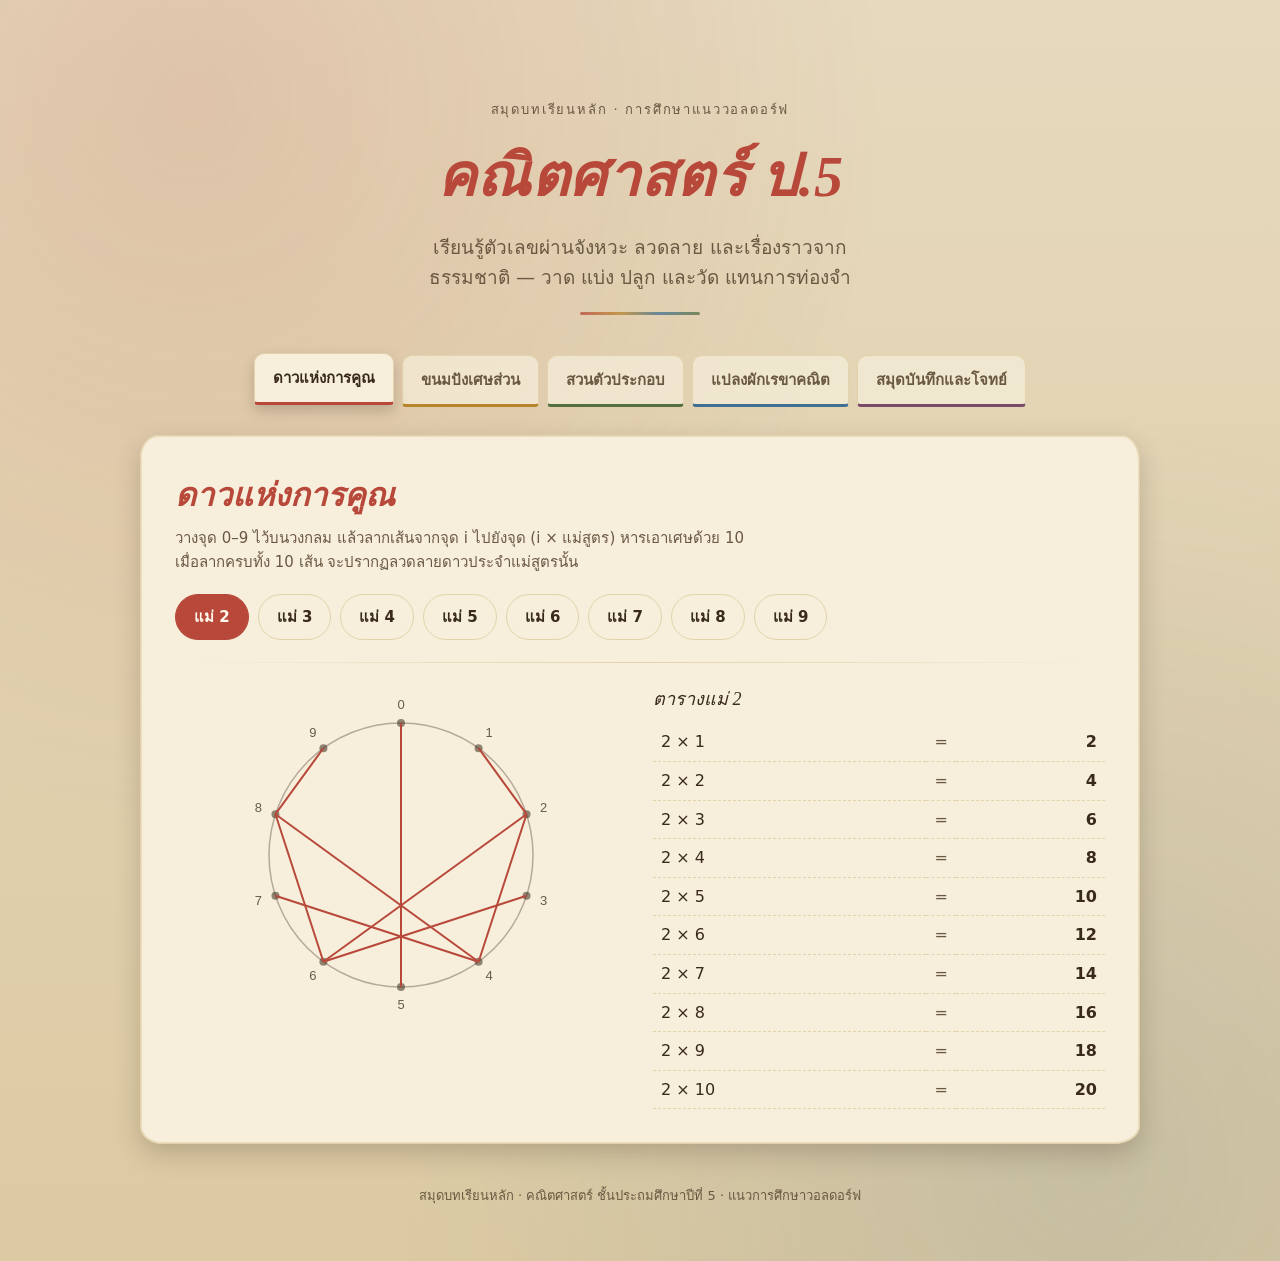
==== index.html @ f6a9712d "Add Waldorf-style Grade 5 math learning web app Co-Authored-By: Claude Fable 5 <noreply@anthropic.co" ====
<!DOCTYPE html>
<html lang="th">
<head>
<meta charset="UTF-8">
<meta name="viewport" content="width=device-width, initial-scale=1, viewport-fit=cover">
<meta name="theme-color" content="#e6d9bd" media="(prefers-color-scheme: light)">
<meta name="theme-color" content="#1c2a22" media="(prefers-color-scheme: dark)">
<meta name="apple-mobile-web-app-capable" content="yes">
<meta name="apple-mobile-web-app-status-bar-style" content="default">
<title>สมุดบทเรียนหลัก · คณิตศาสตร์ ป.5 แนววอลดอร์ฟ</title>
<style>
  :root{
    --bg: #e6d9bd;
    --bg-2: #dccaa2;
    --card: #f7efdc;
    --card-edge: #e3d3ab;
    --ink: #3a2a1c;
    --ink-soft: #6b5842;
    --red: #b8483a;
    --gold: #b9852a;
    --blue: #3f6f93;
    --leaf: #55703f;
    --plum: #7a4a68;
    --shadow: rgba(58,42,28,0.22);
    --font-display: Georgia, "Iowan Old Style", "Palatino Linotype", serif;
    --font-body: "Trebuchet MS", "Segoe UI", system-ui, sans-serif;
  }
  @media (prefers-color-scheme: dark){
    :root{
      --bg: #1c2a22;
      --bg-2: #16211a;
      --card: #24382c;
      --card-edge: #3a5443;
      --ink: #f1ead6;
      --ink-soft: #cdbfa0;
      --red: #e2967d;
      --gold: #f0c674;
      --blue: #93c6e4;
      --leaf: #a8c98a;
      --plum: #cf9fc0;
      --shadow: rgba(0,0,0,0.45);
    }
  }
  *{box-sizing:border-box; margin:0; padding:0;}
  button{font:inherit; -webkit-tap-highlight-color:transparent; touch-action:manipulation;}
  input, textarea{font:inherit;}
  body{
    margin:0;
    -webkit-text-size-adjust:100%;
  }
  .page{
    min-height:100vh;
    min-height:100dvh;
    background:
      radial-gradient(ellipse at 15% 8%, color-mix(in srgb, var(--red) 14%, transparent), transparent 45%),
      radial-gradient(ellipse at 85% 92%, color-mix(in srgb, var(--blue) 14%, transparent), transparent 45%),
      linear-gradient(180deg, var(--bg), var(--bg-2));
    color:var(--ink);
    font-family:var(--font-body);
    line-height:1.6;
    padding:clamp(16px,4vw,48px);
    padding-left:max(clamp(16px,4vw,48px), env(safe-area-inset-left));
    padding-right:max(clamp(16px,4vw,48px), env(safe-area-inset-right));
  }
  .wrap{max-width:1000px;margin:0 auto;}

  /* ---------- cover ---------- */
  .cover{
    text-align:center;
    padding:clamp(28px,6vw,52px) clamp(16px,4vw,32px) clamp(20px,4vw,32px);
    position:relative;
  }
  .cover .eyebrow{
    font-size:13px;
    letter-spacing:.14em;
    text-transform:uppercase;
    color:var(--ink-soft);
    margin:0 0 10px;
  }
  .cover h1{
    font-family:var(--font-display);
    font-style:italic;
    font-weight:700;
    font-size:clamp(34px,6vw,58px);
    margin:0 0 8px;
    text-wrap:balance;
    color:var(--red);
    letter-spacing:.01em;
  }
  .cover .sub{
    font-size:clamp(15px,2.2vw,19px);
    color:var(--ink-soft);
    max-width:44ch;
    margin:0 auto;
    text-wrap:balance;
  }
  .cover .rule{
    width:120px;height:3px;margin:20px auto 0;border-radius:3px;
    background:linear-gradient(90deg,var(--red),var(--gold),var(--blue),var(--leaf));
    opacity:.75;
  }

  /* ---------- nav ---------- */
  nav.tabs{
    display:flex;
    flex-wrap:wrap;
    gap:8px;
    justify-content:center;
    margin:8px 0 28px;
  }
  nav.tabs button{
    font-family:var(--font-body);
    font-size:15px;
    font-weight:700;
    color:var(--ink-soft);
    background:color-mix(in srgb, var(--card) 70%, transparent);
    border:1px solid var(--card-edge);
    border-bottom:3px solid var(--tab-accent, var(--gold));
    border-radius:10px 10px 4px 4px;
    padding:12px 18px;
    min-height:46px;
    cursor:pointer;
    transition:transform .15s ease, color .15s ease, background .15s ease;
  }
  nav.tabs button:hover{transform:translateY(-2px);}
  nav.tabs button:focus-visible{outline:2px solid var(--blue); outline-offset:2px;}
  nav.tabs button[aria-selected="true"]{
    color:var(--ink);
    background:var(--card);
    box-shadow:0 6px 14px var(--shadow);
    transform:translateY(-2px);
  }

  /* ---------- lesson card ---------- */
  section.lesson{display:none;}
  section.lesson.active{display:block; animation:settle .35s ease;}
  @media (prefers-reduced-motion: reduce){ section.lesson.active{animation:none;} }
  @keyframes settle{ from{opacity:0; transform:translateY(6px);} to{opacity:1; transform:none;} }

  .card{
    background:var(--card);
    border:1px solid var(--card-edge);
    border-radius:18px 18px 26px 22px / 22px 26px 18px 18px;
    box-shadow:0 10px 26px var(--shadow), inset 0 0 0 1px color-mix(in srgb, var(--card-edge) 60%, transparent);
    padding:clamp(18px,4vw,34px);
    margin-bottom:22px;
  }
  .card h2{
    font-family:var(--font-display);
    font-style:italic;
    font-size:clamp(24px,3.4vw,32px);
    margin:0 0 4px;
    color:var(--card-accent, var(--red));
    text-wrap:balance;
  }
  .card .lead{
    color:var(--ink-soft);
    margin:0 0 20px;
    max-width:62ch;
    font-size:15px;
  }
  .divider{
    border:none;height:1px;
    background:linear-gradient(90deg,transparent,var(--card-edge),transparent);
    margin:22px 0;
  }
  .two-col{display:grid; grid-template-columns:1fr 1fr; gap:26px;}
  @media (max-width:700px){ .two-col{grid-template-columns:1fr;} }

  label.field-label{
    display:block; font-size:12px; letter-spacing:.08em; text-transform:uppercase;
    color:var(--ink-soft); margin-bottom:8px; font-weight:700;
  }
  .stepper{display:flex; align-items:center; gap:12px;}
  .stepper button{
    width:44px;height:44px;border-radius:50%;
    border:1px solid var(--card-edge);
    background:color-mix(in srgb, var(--card) 60%, var(--bg));
    color:var(--ink);
    font-size:22px; font-weight:700; cursor:pointer; line-height:1;
  }
  .stepper button:hover{background:var(--gold); color:var(--card); border-color:var(--gold);}
  .stepper button:focus-visible{outline:2px solid var(--blue); outline-offset:2px;}
  .stepper .val{
    min-width:2.6ch; text-align:center; font-family:var(--font-display);
    font-size:24px; font-weight:700; font-variant-numeric:tabular-nums;
  }

  .pill-row{display:flex; flex-wrap:wrap; gap:9px;}
  .pill{
    border:1px solid var(--card-edge);
    background:transparent;
    color:var(--ink);
    border-radius:999px;
    padding:10px 18px;
    min-height:44px;
    font-family:var(--font-body);
    font-weight:700;
    font-size:15px;
    cursor:pointer;
    font-variant-numeric:tabular-nums;
    transition:transform .12s ease;
  }
  .pill:hover{transform:translateY(-2px);}
  .pill:focus-visible{outline:2px solid var(--blue); outline-offset:2px;}
  .pill[aria-pressed="true"]{
    background:var(--pill-color, var(--red));
    border-color:var(--pill-color, var(--red));
    color:#fff8ec;
  }

  /* ---------- star ---------- */
  .star-wrap{display:flex; flex-direction:column; align-items:center; gap:14px;}
  canvas#starCanvas{max-width:100%; height:auto; touch-action:manipulation;}
  table.times{
    width:100%; border-collapse:collapse; font-variant-numeric:tabular-nums;
  }
  table.times caption{
    text-align:left; font-family:var(--font-display); font-style:italic;
    font-size:18px; margin-bottom:10px; color:var(--ink);
  }
  table.times td{
    padding:6px 8px; border-bottom:1px dashed var(--card-edge); font-size:16px;
  }
  table.times td.eq{color:var(--ink-soft); text-align:center; width:1.4em;}
  table.times td.res{font-weight:700; text-align:right;}

  /* ---------- bread ---------- */
  .bread-block{text-align:center;}
  .bread-block h3{
    font-family:var(--font-display); font-weight:700; font-style:italic;
    font-size:19px; margin:0 0 10px; color:var(--ink);
  }
  .bread-block svg{touch-action:manipulation;}
  .bread-readout{
    margin-top:10px; font-size:15px; color:var(--ink-soft);
  }
  .bread-readout b{color:var(--ink); font-variant-numeric:tabular-nums;}
  .compare-result{
    margin-top:18px; text-align:center; font-family:var(--font-display); font-style:italic;
    font-size:19px; color:var(--card-accent, var(--red)); min-height:1.4em;
  }
  .btn{
    font-family:var(--font-body); font-weight:700; font-size:15px;
    border:1px solid var(--card-edge); background:var(--card-accent, var(--red));
    color:#fff8ec; border-radius:10px; padding:12px 20px; min-height:44px; cursor:pointer;
    display:inline-block;
  }
  .btn:hover{filter:brightness(1.08);}
  .btn:focus-visible{outline:2px solid var(--blue); outline-offset:2px;}
  .btn.ghost{
    background:transparent; color:var(--ink); border-color:var(--card-edge);
  }

  /* ---------- factor garden ---------- */
  .bed{
    background:color-mix(in srgb, var(--leaf) 10%, var(--card));
    border:1px dashed var(--card-edge);
    border-radius:14px;
    padding:16px;
    min-height:70px;
  }
  .bed h4{
    margin:0 0 10px; font-size:13px; letter-spacing:.06em; text-transform:uppercase;
    color:var(--ink-soft);
  }
  .seed-row{display:flex; flex-wrap:wrap; gap:8px;}
  .seed{
    width:34px;height:34px;border-radius:50%;
    display:flex;align-items:center;justify-content:center;
    background:color-mix(in srgb, var(--leaf) 22%, var(--card));
    border:1px solid var(--card-edge);
    font-size:13.5px; font-weight:700; font-variant-numeric:tabular-nums;
    color:var(--ink);
  }
  .seed.common{
    background:var(--gold); border-color:var(--gold); color:#3a2a1c;
  }
  .harvest-row{display:flex; gap:16px; flex-wrap:wrap; margin-top:18px;}
  .harvest{
    flex:1 1 200px;
    border-radius:14px; padding:16px 18px;
    background:color-mix(in srgb, var(--gold) 16%, var(--card));
    border:1px solid var(--card-edge);
  }
  .harvest .k{font-size:12px; letter-spacing:.06em; text-transform:uppercase; color:var(--ink-soft);}
  .harvest .v{font-family:var(--font-display); font-size:26px; font-weight:700; margin-top:4px; font-variant-numeric:tabular-nums;}

  /* ---------- geometry plot ---------- */
  input[type="range"]{
    width:100%; accent-color:var(--leaf);
    height:34px; touch-action:manipulation;
  }
  .plot-stage{
    display:flex; flex-direction:column; align-items:center; gap:16px;
    padding-top:6px;
  }
  .plot-fence{
    border:3px dashed var(--leaf);
    border-radius:6px;
    padding:6px;
    background:color-mix(in srgb, var(--leaf) 8%, transparent);
    max-width:100%;
    overflow-x:auto;
  }
  .plot-grid{display:grid; gap:2px;}
  .plot-cell{
    background:color-mix(in srgb, var(--leaf) 30%, var(--card));
    border-radius:2px;
  }
  .readout-row{display:flex; gap:14px; flex-wrap:wrap; justify-content:center;}
  .readout{
    background:color-mix(in srgb, var(--blue) 12%, var(--card));
    border:1px solid var(--card-edge);
    border-radius:12px; padding:10px 16px; text-align:center; min-width:150px;
  }
  .readout .k{font-size:11.5px; text-transform:uppercase; letter-spacing:.06em; color:var(--ink-soft);}
  .readout .v{font-family:var(--font-display); font-size:20px; font-weight:700; font-variant-numeric:tabular-nums;}

  /* ---------- journal ---------- */
  .problem{
    border-left:3px solid var(--card-accent, var(--plum));
    padding:4px 0 4px 16px;
    margin-bottom:20px;
  }
  .problem p{margin:0 0 10px;}
  .answer{
    display:none;
    background:color-mix(in srgb, var(--leaf) 14%, var(--card));
    border-radius:10px; padding:12px 14px; margin-top:10px; font-size:14.5px;
  }
  .answer.show{display:block;}
  textarea#journal{
    width:100%; min-height:160px; resize:vertical;
    font-family:var(--font-body); font-size:16px; color:var(--ink);
    background:
      repeating-linear-gradient(var(--card), var(--card) 27px, var(--card-edge) 28px);
    border:1px solid var(--card-edge); border-radius:10px; padding:14px;
    line-height:28px;
  }
  textarea#journal:focus-visible{outline:2px solid var(--blue);}

  footer{
    text-align:center; color:var(--ink-soft); font-size:13px; padding:20px 0 6px;
  }
</style>
</head>
<body>
<div class="page">
  <div class="wrap">

    <div class="cover">
      <p class="eyebrow">สมุดบทเรียนหลัก · การศึกษาแนววอลดอร์ฟ</p>
      <h1>คณิตศาสตร์ ป.5</h1>
      <p class="sub">เรียนรู้ตัวเลขผ่านจังหวะ ลวดลาย และเรื่องราวจากธรรมชาติ — วาด แบ่ง ปลูก และวัด แทนการท่องจำ</p>
      <div class="rule"></div>
    </div>

    <nav class="tabs" role="tablist" aria-label="บทเรียน">
      <button role="tab" data-target="star" style="--tab-accent:var(--red)" aria-selected="true">ดาวแห่งการคูณ</button>
      <button role="tab" data-target="bread" style="--tab-accent:var(--gold)" aria-selected="false">ขนมปังเศษส่วน</button>
      <button role="tab" data-target="garden" style="--tab-accent:var(--leaf)" aria-selected="false">สวนตัวประกอบ</button>
      <button role="tab" data-target="plot" style="--tab-accent:var(--blue)" aria-selected="false">แปลงผักเรขาคณิต</button>
      <button role="tab" data-target="journal" style="--tab-accent:var(--plum)" aria-selected="false">สมุดบันทึกและโจทย์</button>
    </nav>

    <!-- ================= STAR ================= -->
    <section class="lesson active" id="star">
      <div class="card" style="--card-accent:var(--red)">
        <h2>ดาวแห่งการคูณ</h2>
        <p class="lead">วางจุด 0–9 ไว้บนวงกลม แล้วลากเส้นจากจุด i ไปยังจุด (i × แม่สูตร) หารเอาเศษด้วย 10 เมื่อลากครบทั้ง 10 เส้น จะปรากฏลวดลายดาวประจำแม่สูตรนั้น</p>

        <div class="pill-row" id="starPicker" role="group" aria-label="เลือกแม่สูตรคูณ"></div>

        <div class="divider"></div>

        <div class="two-col">
          <div class="star-wrap">
            <canvas id="starCanvas" width="340" height="340" role="img" aria-label="ลวดลายดาวของแม่สูตรคูณที่เลือก"></canvas>
          </div>
          <div>
            <table class="times" id="timesTable">
              <caption>ตารางแม่ 2</caption>
            </table>
          </div>
        </div>
      </div>
    </section>

    <!-- ================= BREAD ================= -->
    <section class="lesson" id="bread">
      <div class="card" style="--card-accent:var(--gold)">
        <h2>ขนมปังเศษส่วน</h2>
        <p class="lead">แบ่งขนมปังกลมแต่ละก้อนออกเป็นชิ้นเท่า ๆ กัน แตะชิ้นที่ต้องการแรเงาเพื่อสร้างเศษส่วน แล้วลองเปรียบเทียบก้อนทั้งสอง</p>

        <div class="two-col">
          <div class="bread-block">
            <h3>ก้อนที่ 1</h3>
            <label class="field-label">จำนวนชิ้นทั้งหมด (ตัวส่วน)</label>
            <div class="stepper" style="justify-content:center; margin-bottom:14px;">
              <button data-bread="0" data-dir="-1" aria-label="ลดจำนวนชิ้นก้อนที่ 1">−</button>
              <span class="val" id="denVal0">6</span>
              <button data-bread="0" data-dir="1" aria-label="เพิ่มจำนวนชิ้นก้อนที่ 1">+</button>
            </div>
            <svg id="loaf0" width="220" height="220" viewBox="0 0 220 220" style="max-width:100%;"></svg>
            <p class="bread-readout" id="readout0"></p>
          </div>

          <div class="bread-block">
            <h3>ก้อนที่ 2</h3>
            <label class="field-label">จำนวนชิ้นทั้งหมด (ตัวส่วน)</label>
            <div class="stepper" style="justify-content:center; margin-bottom:14px;">
              <button data-bread="1" data-dir="-1" aria-label="ลดจำนวนชิ้นก้อนที่ 2">−</button>
              <span class="val" id="denVal1">4</span>
              <button data-bread="1" data-dir="1" aria-label="เพิ่มจำนวนชิ้นก้อนที่ 2">+</button>
            </div>
            <svg id="loaf1" width="220" height="220" viewBox="0 0 220 220" style="max-width:100%;"></svg>
            <p class="bread-readout" id="readout1"></p>
          </div>
        </div>

        <div style="text-align:center; margin-top:6px;">
          <button class="btn" id="compareBtn" style="--card-accent:var(--gold)">เปรียบเทียบขนมปังทั้งสอง</button>
          <p class="compare-result" id="compareResult" style="--card-accent:var(--gold)"></p>
        </div>
      </div>
    </section>

    <!-- ================= GARDEN ================= -->
    <section class="lesson" id="garden">
      <div class="card" style="--card-accent:var(--leaf)">
        <h2>สวนตัวประกอบ</h2>
        <p class="lead">ปลูกตัวเลขสองต้น เมล็ดแต่ละเมล็ดคือตัวประกอบของต้นนั้น เมล็ดสีทองคือตัวประกอบที่ทั้งสองต้นมีร่วมกัน</p>

        <div class="two-col">
          <div>
            <label class="field-label">ต้นที่ 1</label>
            <div class="stepper">
              <button data-garden="0" data-dir="-1" aria-label="ลดค่าต้นที่ 1">−</button>
              <span class="val" id="gVal0">12</span>
              <button data-garden="0" data-dir="1" aria-label="เพิ่มค่าต้นที่ 1">+</button>
            </div>
          </div>
          <div>
            <label class="field-label">ต้นที่ 2</label>
            <div class="stepper">
              <button data-garden="1" data-dir="-1" aria-label="ลดค่าต้นที่ 2">−</button>
              <span class="val" id="gVal1">18</span>
              <button data-garden="1" data-dir="1" aria-label="เพิ่มค่าต้นที่ 2">+</button>
            </div>
          </div>
        </div>

        <div class="divider"></div>

        <div style="display:flex; flex-direction:column; gap:12px;">
          <div class="bed"><h4 id="bedTitle0">ตัวประกอบของ 12</h4><div class="seed-row" id="bedRow0"></div></div>
          <div class="bed"><h4 id="bedTitle1">ตัวประกอบของ 18</h4><div class="seed-row" id="bedRow1"></div></div>
          <div class="bed"><h4>ตัวประกอบร่วม</h4><div class="seed-row" id="bedCommon"></div></div>
        </div>

        <div class="harvest-row">
          <div class="harvest"><div class="k">ตัวหารร่วมมาก (ห.ร.ม.)</div><div class="v" id="gcfVal">6</div></div>
          <div class="harvest"><div class="k">ตัวคูณร่วมน้อย (ค.ร.น.)</div><div class="v" id="lcmVal">36</div></div>
        </div>
      </div>
    </section>

    <!-- ================= PLOT ================= -->
    <section class="lesson" id="plot">
      <div class="card" style="--card-accent:var(--blue)">
        <h2>แปลงผักเรขาคณิต</h2>
        <p class="lead">ปรับความกว้างและความยาวของแปลงผัก สังเกตว่าพื้นที่และรั้วรอบแปลงเปลี่ยนไปอย่างไร</p>

        <div class="two-col">
          <div>
            <label class="field-label" for="widthRange">ความกว้าง: <span id="wVal">6</span> เมตร</label>
            <input type="range" id="widthRange" min="1" max="12" value="6">
          </div>
          <div>
            <label class="field-label" for="heightRange">ความยาว: <span id="hVal">4</span> เมตร</label>
            <input type="range" id="heightRange" min="1" max="12" value="4">
          </div>
        </div>

        <div class="divider"></div>

        <div class="plot-stage">
          <div class="plot-fence"><div class="plot-grid" id="plotGrid"></div></div>
          <div class="readout-row">
            <div class="readout"><div class="k">พื้นที่ = กว้าง × ยาว</div><div class="v" id="areaVal">24 ตร.ม.</div></div>
            <div class="readout"><div class="k">เส้นรอบรูป = 2 × (กว้าง + ยาว)</div><div class="v" id="periVal">20 ม.</div></div>
          </div>
        </div>

        <div class="divider"></div>

        <div class="problem" style="--card-accent:var(--blue)">
          <p><b>โจทย์:</b> ถ้าแม่ต้องการล้อมรั้วรอบแปลงผักนี้ให้ครบทุกด้าน ต้องใช้ไม้รั้วยาวกี่เมตร?</p>
          <button class="btn ghost" id="plotRevealBtn">ดูคำตอบ</button>
          <div class="answer" id="plotAnswer"></div>
        </div>
      </div>
    </section>

    <!-- ================= JOURNAL ================= -->
    <section class="lesson" id="journal-section">
      <div class="card" style="--card-accent:var(--plum)">
        <h2>โจทย์ปัญหาจากสวนและท้องนา</h2>
        <p class="lead">อ่านโจทย์ ลองคิดหาคำตอบด้วยตัวเองก่อน แล้วค่อยกดดูเฉลย</p>

        <div class="problem" style="--card-accent:var(--plum)">
          <p><b>1.</b> สวนแอปเปิลมีต้นไม้ 24 ต้น เก็บผลไปขายแล้ว 3/4 ของต้นไม้ทั้งหมด เหลือกี่ต้นที่ยังไม่ได้เก็บผล?</p>
          <button class="btn ghost" data-reveal="a1">ดูเฉลย</button>
          <div class="answer" id="a1">24 ต้น × 3/4 = 18 ต้น เก็บไปแล้ว ดังนั้นเหลือ 24 − 18 = <b>6 ต้น</b> ที่ยังไม่ได้เก็บ</div>
        </div>

        <div class="problem" style="--card-accent:var(--plum)">
          <p><b>2.</b> ระฆังวัดตีทุก 12 นาที และนกหวีดโรงเรียนดังทุก 18 นาที ถ้าทั้งสองดังพร้อมกันตอน 8:00 น. ครั้งต่อไปที่จะดังพร้อมกันคือกี่โมง?</p>
          <button class="btn ghost" data-reveal="a2">ดูเฉลย</button>
          <div class="answer" id="a2">หา ค.ร.น. ของ 12 และ 18 → ตัวคูณร่วมน้อยคือ 36 นาที ดังนั้นครั้งต่อไปคือ 8:00 + 36 นาที = <b>8:36 น.</b></div>
        </div>

        <div class="problem" style="--card-accent:var(--plum)">
          <p><b>3.</b> แปลงนากว้าง 4.5 เมตร ยาว 6 เมตร ต้องใช้เมล็ดพันธุ์ 2 กรัมต่อตารางเมตร ต้องใช้เมล็ดพันธุ์ทั้งหมดกี่กรัม?</p>
          <button class="btn ghost" data-reveal="a3">ดูเฉลย</button>
          <div class="answer" id="a3">พื้นที่ = 4.5 × 6 = 27 ตารางเมตร ใช้เมล็ดพันธุ์ = 27 × 2 = <b>54 กรัม</b></div>
        </div>

        <div class="divider"></div>

        <label class="field-label" for="journal">บันทึกของฉัน — สิ่งที่เรียนรู้วันนี้</label>
        <textarea id="journal" placeholder="เขียนสิ่งที่เรียนรู้วันนี้ หรือบรรยายภาพที่นึกออกในใจ..."></textarea>
      </div>
    </section>

    <footer>สมุดบทเรียนหลัก · คณิตศาสตร์ ชั้นประถมศึกษาปีที่ 5 · แนวการศึกษาวอลดอร์ฟ</footer>
  </div>
</div>

<script>
(function(){
  "use strict";
  var reduceMotion = window.matchMedia("(prefers-reduced-motion: reduce)").matches;

  /* ---------------- shared helpers ---------------- */
  function gcd(a,b){ a=Math.abs(a); b=Math.abs(b); while(b){ var t=b; b=a%b; a=t; } return a || 1; }
  function lcm(a,b){ return Math.abs(a*b)/gcd(a,b); }
  function factorsOf(n){
    var out=[];
    for(var i=1;i<=n;i++){ if(n%i===0) out.push(i); }
    return out;
  }

  /* ---------------- tabs ---------------- */
  var tabButtons = document.querySelectorAll("nav.tabs button");
  var sections = document.querySelectorAll("section.lesson");
  var sectionMap = { star:"star", bread:"bread", garden:"garden", plot:"plot", journal:"journal-section" };
  tabButtons.forEach(function(btn){
    btn.addEventListener("click", function(){
      tabButtons.forEach(function(b){ b.setAttribute("aria-selected","false"); });
      sections.forEach(function(s){ s.classList.remove("active"); });
      btn.setAttribute("aria-selected","true");
      document.getElementById(sectionMap[btn.dataset.target]).classList.add("active");
    });
  });

  /* ================= STAR ================= */
  var accentColors = ["#b8483a","#b9852a","#3f6f93","#55703f","#7a4a68","#a05a2c","#4a6a7a","#8a5a3a"];
  var starPicker = document.getElementById("starPicker");
  var currentN = 2;
  for(var n=2;n<=9;n++){
    (function(n){
      var b = document.createElement("button");
      b.className = "pill";
      b.textContent = "แม่ " + n;
      b.style.setProperty("--pill-color", accentColors[(n-2)%accentColors.length]);
      b.setAttribute("aria-pressed", n===2 ? "true":"false");
      b.addEventListener("click", function(){
        document.querySelectorAll("#starPicker .pill").forEach(function(p){ p.setAttribute("aria-pressed","false"); });
        b.setAttribute("aria-pressed","true");
        currentN = n;
        drawStar(n);
        fillTimesTable(n);
      });
      starPicker.appendChild(b);
    })(n);
  }

  var canvas = document.getElementById("starCanvas");
  var ctx = canvas.getContext("2d");
  /* render at 2x for crisp lines on retina iPad screens */
  var DPR = Math.min(window.devicePixelRatio || 1, 2);
  canvas.width = 340 * DPR;
  canvas.height = 340 * DPR;
  canvas.style.width = "340px";
  canvas.style.height = "340px";
  ctx.scale(DPR, DPR);

  var inkStroke = "rgba(58,42,28,";
  if(window.matchMedia("(prefers-color-scheme: dark)").matches){
    inkStroke = "rgba(241,234,214,";
  }

  var cx=170, cy=170, R=132;
  function pointPos(i){
    var angle = (-90 + i*36) * Math.PI/180;
    return { x: cx + R*Math.cos(angle), y: cy + R*Math.sin(angle) };
  }
  function drawBase(){
    ctx.clearRect(0,0,340,340);
    ctx.beginPath();
    ctx.arc(cx,cy,R,0,Math.PI*2);
    ctx.strokeStyle = inkStroke + "0.35)";
    ctx.lineWidth = 1.5;
    ctx.stroke();
    for(var i=0;i<10;i++){
      var p = pointPos(i);
      ctx.beginPath();
      ctx.arc(p.x,p.y,4,0,Math.PI*2);
      ctx.fillStyle = inkStroke + "0.55)";
      ctx.fill();
      var lp = { x: cx + (R+18)*Math.cos((-90+i*36)*Math.PI/180), y: cy + (R+18)*Math.sin((-90+i*36)*Math.PI/180) };
      ctx.fillStyle = inkStroke + "0.75)";
      ctx.font = "13px Trebuchet MS, sans-serif";
      ctx.textAlign = "center";
      ctx.textBaseline = "middle";
      ctx.fillText(String(i), lp.x, lp.y);
    }
  }
  var starTimer = null;
  function drawStar(n){
    if(starTimer) clearTimeout(starTimer);
    var color = accentColors[(n-2)%accentColors.length];
    var seq = [];
    for(var i=0;i<10;i++) seq.push([i, (i*n)%10]);
    var step = 0;
    function frame(){
      drawBase();
      ctx.strokeStyle = color;
      ctx.lineWidth = 2;
      for(var k=0;k<step;k++){
        var a = pointPos(seq[k][0]), b = pointPos(seq[k][1]);
        ctx.beginPath();
        ctx.moveTo(a.x,a.y);
        ctx.lineTo(b.x,b.y);
        ctx.stroke();
      }
      step++;
      if(step<=seq.length){
        starTimer = setTimeout(frame, reduceMotion ? 0 : 130);
      }
    }
    frame();
  }
  function fillTimesTable(n){
    var table = document.getElementById("timesTable");
    var rows = "";
    for(var i=1;i<=10;i++){
      rows += "<tr><td>"+n+" × "+i+"</td><td class='eq'>=</td><td class='res'>"+(n*i)+"</td></tr>";
    }
    table.innerHTML = "<caption>ตารางแม่ " + n + "</caption>" + rows;
  }
  drawStar(2);
  fillTimesTable(2);

  /* ================= BREAD ================= */
  var breadState = [
    { den: 6, shaded: [true,true,false,false,false,false] },
    { den: 4, shaded: [true,false,false,false] }
  ];

  function polar(cx,cy,r,angleDeg){
    var a = (angleDeg-90) * Math.PI/180;
    return { x: cx + r*Math.cos(a), y: cy + r*Math.sin(a) };
  }
  function renderLoaf(idx){
    var st = breadState[idx];
    var svg = document.getElementById("loaf"+idx);
    var lcx=110, lcy=110, r=95;
    var slices = "";
    var per = 360/st.den;
    for(var i=0;i<st.den;i++){
      var startA = i*per, endA = (i+1)*per;
      var p1 = polar(lcx,lcy,r,startA), p2 = polar(lcx,lcy,r,endA);
      var largeArc = per > 180 ? 1 : 0;
      var d = "M "+lcx+" "+lcy+" L "+p1.x.toFixed(2)+" "+p1.y.toFixed(2)+" A "+r+" "+r+" 0 "+largeArc+" 1 "+p2.x.toFixed(2)+" "+p2.y.toFixed(2)+" Z";
      var fill = st.shaded[i] ? "var(--gold)" : "var(--card)";
      slices += "<path d='"+d+"' fill='"+fill+"' stroke='var(--ink-soft)' stroke-width='1' data-slice='"+i+"' data-loaf='"+idx+"' style='cursor:pointer;'></path>";
    }
    svg.innerHTML = slices;
    svg.querySelectorAll("path").forEach(function(path){
      path.addEventListener("click", function(){
        var b = +path.dataset.loaf, s = +path.dataset.slice;
        breadState[b].shaded[s] = !breadState[b].shaded[s];
        renderLoaf(b);
        updateReadout(b);
      });
    });
  }
  function simplify(num, den){
    var g = gcd(num, den);
    return [num/g, den/g];
  }
  function updateReadout(idx){
    var st = breadState[idx];
    var num = st.shaded.filter(Boolean).length;
    var den = st.den;
    var simp = simplify(num||0, den);
    var decimal = den ? (num/den) : 0;
    var text = "<b>"+num+"/"+den+"</b>";
    if(num>0 && (simp[0]!==num || simp[1]!==den)){
      text += "  =  <b>"+simp[0]+"/"+simp[1]+"</b>";
    }
    text += "   ≈ <b>"+decimal.toFixed(2)+"</b>";
    document.getElementById("readout"+idx).innerHTML = text;
  }
  document.querySelectorAll("button[data-bread]").forEach(function(btn){
    btn.addEventListener("click", function(){
      var idx = +btn.dataset.bread, dir = +btn.dataset.dir;
      var st = breadState[idx];
      var newDen = Math.min(12, Math.max(2, st.den + dir));
      if(newDen !== st.den){
        st.den = newDen;
        st.shaded = new Array(newDen).fill(false);
        document.getElementById("denVal"+idx).textContent = newDen;
        renderLoaf(idx);
        updateReadout(idx);
        document.getElementById("compareResult").textContent = "";
      }
    });
  });
  document.getElementById("compareBtn").addEventListener("click", function(){
    var a = breadState[0], b = breadState[1];
    var numA = a.shaded.filter(Boolean).length, numB = b.shaded.filter(Boolean).length;
    var left = numA * b.den, right = numB * a.den;
    var msg;
    if(left === right){
      msg = numA+"/"+a.den+" เท่ากับ "+numB+"/"+b.den+" — ขนมปังสองก้อนเท่ากันพอดี!";
    } else if(left > right){
      msg = numA+"/"+a.den+" มากกว่า "+numB+"/"+b.den+" — ก้อนที่ 1 มีชิ้นที่แรเงามากกว่า";
    } else {
      msg = numB+"/"+b.den+" มากกว่า "+numA+"/"+a.den+" — ก้อนที่ 2 มีชิ้นที่แรเงามากกว่า";
    }
    document.getElementById("compareResult").textContent = msg;
  });
  renderLoaf(0); renderLoaf(1);
  updateReadout(0); updateReadout(1);

  /* ================= GARDEN ================= */
  var gardenState = [12, 18];
  function renderGarden(){
    var a = gardenState[0], b = gardenState[1];
    var fa = factorsOf(a), fb = factorsOf(b);
    var common = fa.filter(function(x){ return fb.indexOf(x) !== -1; });

    document.getElementById("bedTitle0").textContent = "ตัวประกอบของ " + a;
    document.getElementById("bedTitle1").textContent = "ตัวประกอบของ " + b;
    document.getElementById("bedRow0").innerHTML = fa.map(function(x){
      return "<span class='seed"+(common.indexOf(x)!==-1?" common":"")+"'>"+x+"</span>";
    }).join("");
    document.getElementById("bedRow1").innerHTML = fb.map(function(x){
      return "<span class='seed"+(common.indexOf(x)!==-1?" common":"")+"'>"+x+"</span>";
    }).join("");
    document.getElementById("bedCommon").innerHTML = common.map(function(x){
      return "<span class='seed common'>"+x+"</span>";
    }).join("");

    document.getElementById("gcfVal").textContent = gcd(a,b);
    document.getElementById("lcmVal").textContent = lcm(a,b);
  }
  document.querySelectorAll("button[data-garden]").forEach(function(btn){
    btn.addEventListener("click", function(){
      var idx = +btn.dataset.garden, dir = +btn.dataset.dir;
      var v = Math.min(100, Math.max(1, gardenState[idx] + dir));
      gardenState[idx] = v;
      document.getElementById("gVal"+idx).textContent = v;
      renderGarden();
    });
  });
  renderGarden();

  /* ================= PLOT ================= */
  var widthRange = document.getElementById("widthRange");
  var heightRange = document.getElementById("heightRange");
  function renderPlot(){
    var w = +widthRange.value, h = +heightRange.value;
    document.getElementById("wVal").textContent = w;
    document.getElementById("hVal").textContent = h;
    var avail = Math.min(document.querySelector(".card").clientWidth - 80, 340);
    var cell = Math.max(12, Math.min(30, Math.floor(avail/Math.max(w,h))));
    var grid = document.getElementById("plotGrid");
    grid.style.gridTemplateColumns = "repeat("+w+", "+cell+"px)";
    grid.style.gridTemplateRows = "repeat("+h+", "+cell+"px)";
    var cells = "";
    for(var i=0;i<w*h;i++){ cells += "<div class='plot-cell'></div>"; }
    grid.innerHTML = cells;
    document.getElementById("areaVal").textContent = (w*h) + " ตร.ม.";
    var peri = 2*(w+h);
    document.getElementById("periVal").textContent = peri + " ม.";
    document.getElementById("plotAnswer").innerHTML = "เส้นรอบรูป = 2 × ("+w+" + "+h+") = <b>"+peri+" เมตร</b> ต้องใช้ไม้รั้วยาว "+peri+" เมตร";
  }
  widthRange.addEventListener("input", renderPlot);
  heightRange.addEventListener("input", renderPlot);
  renderPlot();
  window.addEventListener("resize", renderPlot);
  document.getElementById("plotRevealBtn").addEventListener("click", function(){
    var ans = document.getElementById("plotAnswer");
    ans.classList.toggle("show");
    this.textContent = ans.classList.contains("show") ? "ซ่อนคำตอบ" : "ดูคำตอบ";
  });

  /* ================= JOURNAL / PROBLEMS ================= */
  document.querySelectorAll("[data-reveal]").forEach(function(btn){
    btn.addEventListener("click", function(){
      var ans = document.getElementById(btn.dataset.reveal);
      ans.classList.toggle("show");
      btn.textContent = ans.classList.contains("show") ? "ซ่อนเฉลย" : "ดูเฉลย";
    });
  });

  var journalEl = document.getElementById("journal");
  try{
    var saved = localStorage.getItem("waldorf-math-journal-p5");
    if(saved) journalEl.value = saved;
  }catch(e){}
  journalEl.addEventListener("input", function(){
    try{ localStorage.setItem("waldorf-math-journal-p5", journalEl.value); }catch(e){}
  });

})();
</script>
</body>
</html>
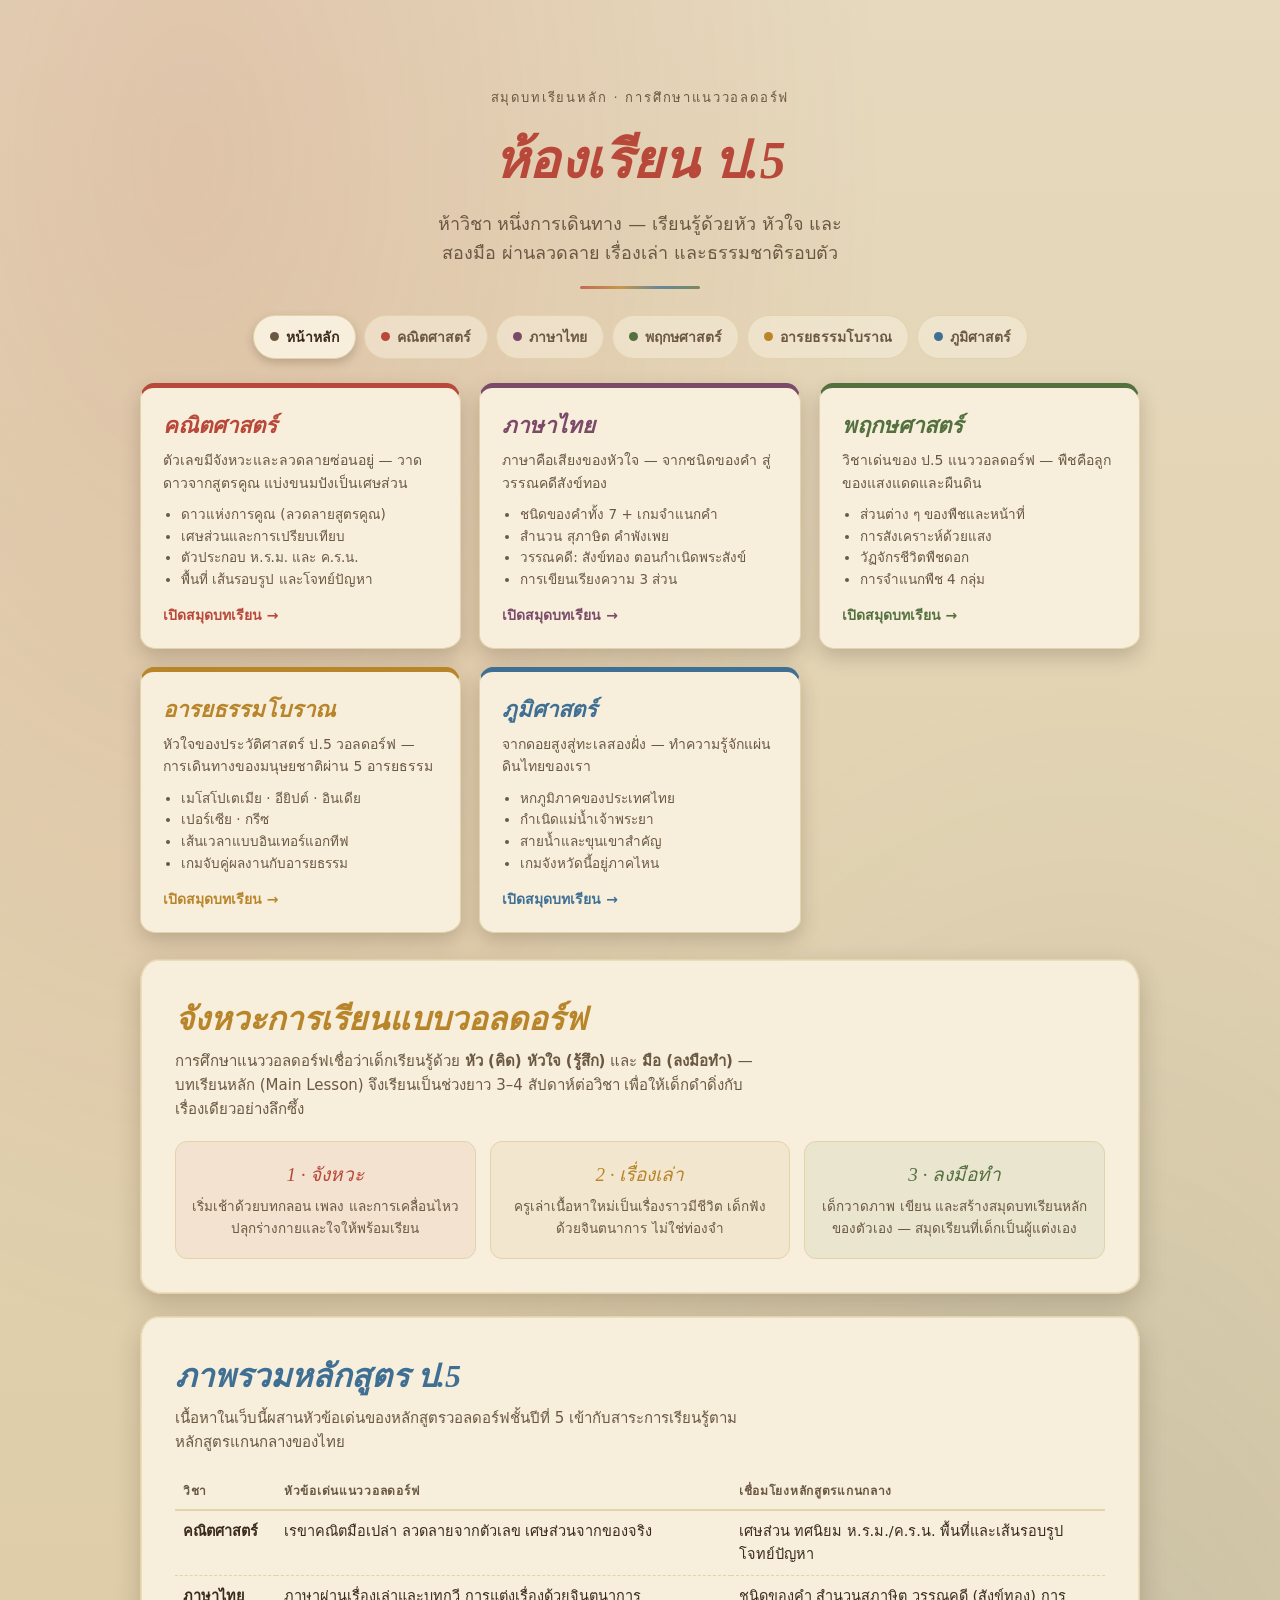
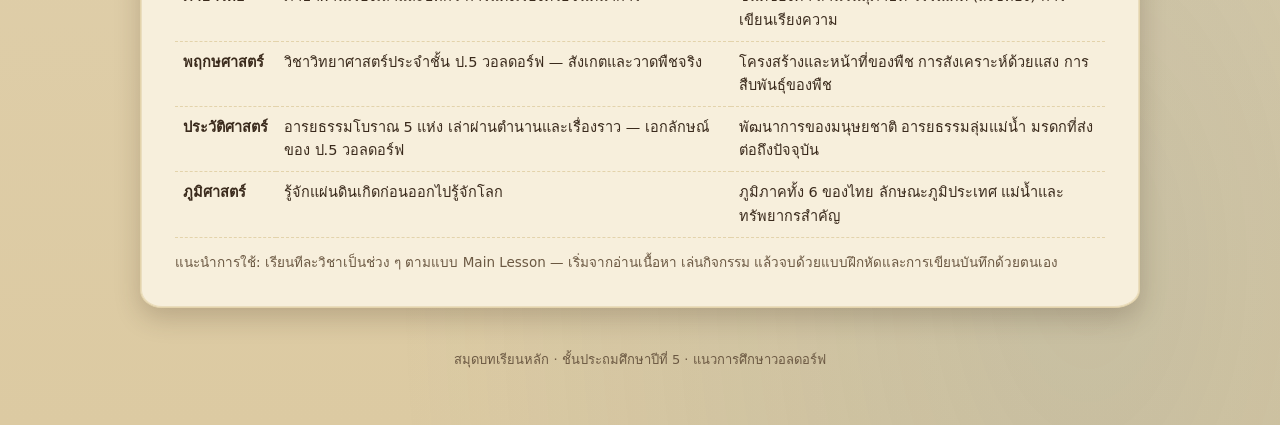
==== commit 0e9545f2: "Expand into full Grade 5 Waldorf classroom with five subjects Index becomes a hub with curriculum ov" ====
--- a/index.html
+++ b/index.html
@@ -5,830 +5,170 @@
 <meta name="viewport" content="width=device-width, initial-scale=1, viewport-fit=cover">
 <meta name="theme-color" content="#e6d9bd" media="(prefers-color-scheme: light)">
 <meta name="theme-color" content="#1c2a22" media="(prefers-color-scheme: dark)">
-<meta name="apple-mobile-web-app-capable" content="yes">
-<meta name="apple-mobile-web-app-status-bar-style" content="default">
-<title>สมุดบทเรียนหลัก · คณิตศาสตร์ ป.5 แนววอลดอร์ฟ</title>
+<title>สมุดบทเรียนหลัก ป.5 · การศึกษาแนววอลดอร์ฟ</title>
+<link rel="stylesheet" href="assets/style.css">
 <style>
-  :root{
-    --bg: #e6d9bd;
-    --bg-2: #dccaa2;
-    --card: #f7efdc;
-    --card-edge: #e3d3ab;
-    --ink: #3a2a1c;
-    --ink-soft: #6b5842;
-    --red: #b8483a;
-    --gold: #b9852a;
-    --blue: #3f6f93;
-    --leaf: #55703f;
-    --plum: #7a4a68;
-    --shadow: rgba(58,42,28,0.22);
-    --font-display: Georgia, "Iowan Old Style", "Palatino Linotype", serif;
-    --font-body: "Trebuchet MS", "Segoe UI", system-ui, sans-serif;
+  .rhythm-row{
+    display:grid; grid-template-columns:repeat(auto-fit, minmax(220px, 1fr));
+    gap:14px;
   }
-  @media (prefers-color-scheme: dark){
-    :root{
-      --bg: #1c2a22;
-      --bg-2: #16211a;
-      --card: #24382c;
-      --card-edge: #3a5443;
-      --ink: #f1ead6;
-      --ink-soft: #cdbfa0;
-      --red: #e2967d;
-      --gold: #f0c674;
-      --blue: #93c6e4;
-      --leaf: #a8c98a;
-      --plum: #cf9fc0;
-      --shadow: rgba(0,0,0,0.45);
-    }
+  .rhythm{
+    text-align:center;
+    border:1px solid var(--card-edge);
+    border-radius:12px;
+    padding:18px 16px;
+    background:color-mix(in srgb, var(--r, var(--gold)) 8%, var(--card));
   }
-  *{box-sizing:border-box; margin:0; padding:0;}
-  button{font:inherit; -webkit-tap-highlight-color:transparent; touch-action:manipulation;}
-  input, textarea{font:inherit;}
-  body{
-    margin:0;
-    -webkit-text-size-adjust:100%;
+  .rhythm .r-step{
+    font-family:var(--font-display); font-style:italic; font-size:19px;
+    color:var(--r, var(--gold)); margin-bottom:6px;
   }
-  .page{
-    min-height:100vh;
-    min-height:100dvh;
-    background:
-      radial-gradient(ellipse at 15% 8%, color-mix(in srgb, var(--red) 14%, transparent), transparent 45%),
-      radial-gradient(ellipse at 85% 92%, color-mix(in srgb, var(--blue) 14%, transparent), transparent 45%),
-      linear-gradient(180deg, var(--bg), var(--bg-2));
-    color:var(--ink);
-    font-family:var(--font-body);
-    line-height:1.6;
-    padding:clamp(16px,4vw,48px);
-    padding-left:max(clamp(16px,4vw,48px), env(safe-area-inset-left));
-    padding-right:max(clamp(16px,4vw,48px), env(safe-area-inset-right));
-  }
-  .wrap{max-width:1000px;margin:0 auto;}
-
-  /* ---------- cover ---------- */
-  .cover{
-    text-align:center;
-    padding:clamp(28px,6vw,52px) clamp(16px,4vw,32px) clamp(20px,4vw,32px);
-    position:relative;
-  }
-  .cover .eyebrow{
-    font-size:13px;
-    letter-spacing:.14em;
-    text-transform:uppercase;
-    color:var(--ink-soft);
-    margin:0 0 10px;
-  }
-  .cover h1{
-    font-family:var(--font-display);
-    font-style:italic;
-    font-weight:700;
-    font-size:clamp(34px,6vw,58px);
-    margin:0 0 8px;
-    text-wrap:balance;
-    color:var(--red);
-    letter-spacing:.01em;
-  }
-  .cover .sub{
-    font-size:clamp(15px,2.2vw,19px);
-    color:var(--ink-soft);
-    max-width:44ch;
-    margin:0 auto;
-    text-wrap:balance;
-  }
-  .cover .rule{
-    width:120px;height:3px;margin:20px auto 0;border-radius:3px;
-    background:linear-gradient(90deg,var(--red),var(--gold),var(--blue),var(--leaf));
-    opacity:.75;
-  }
-
-  /* ---------- nav ---------- */
-  nav.tabs{
-    display:flex;
-    flex-wrap:wrap;
-    gap:8px;
-    justify-content:center;
-    margin:8px 0 28px;
-  }
-  nav.tabs button{
-    font-family:var(--font-body);
-    font-size:15px;
-    font-weight:700;
-    color:var(--ink-soft);
-    background:color-mix(in srgb, var(--card) 70%, transparent);
-    border:1px solid var(--card-edge);
-    border-bottom:3px solid var(--tab-accent, var(--gold));
-    border-radius:10px 10px 4px 4px;
-    padding:12px 18px;
-    min-height:46px;
-    cursor:pointer;
-    transition:transform .15s ease, color .15s ease, background .15s ease;
-  }
-  nav.tabs button:hover{transform:translateY(-2px);}
-  nav.tabs button:focus-visible{outline:2px solid var(--blue); outline-offset:2px;}
-  nav.tabs button[aria-selected="true"]{
-    color:var(--ink);
-    background:var(--card);
-    box-shadow:0 6px 14px var(--shadow);
-    transform:translateY(-2px);
-  }
-
-  /* ---------- lesson card ---------- */
-  section.lesson{display:none;}
-  section.lesson.active{display:block; animation:settle .35s ease;}
-  @media (prefers-reduced-motion: reduce){ section.lesson.active{animation:none;} }
-  @keyframes settle{ from{opacity:0; transform:translateY(6px);} to{opacity:1; transform:none;} }
-
-  .card{
-    background:var(--card);
-    border:1px solid var(--card-edge);
-    border-radius:18px 18px 26px 22px / 22px 26px 18px 18px;
-    box-shadow:0 10px 26px var(--shadow), inset 0 0 0 1px color-mix(in srgb, var(--card-edge) 60%, transparent);
-    padding:clamp(18px,4vw,34px);
-    margin-bottom:22px;
-  }
-  .card h2{
-    font-family:var(--font-display);
-    font-style:italic;
-    font-size:clamp(24px,3.4vw,32px);
-    margin:0 0 4px;
-    color:var(--card-accent, var(--red));
-    text-wrap:balance;
-  }
-  .card .lead{
-    color:var(--ink-soft);
-    margin:0 0 20px;
-    max-width:62ch;
-    font-size:15px;
-  }
-  .divider{
-    border:none;height:1px;
-    background:linear-gradient(90deg,transparent,var(--card-edge),transparent);
-    margin:22px 0;
-  }
-  .two-col{display:grid; grid-template-columns:1fr 1fr; gap:26px;}
-  @media (max-width:700px){ .two-col{grid-template-columns:1fr;} }
-
-  label.field-label{
-    display:block; font-size:12px; letter-spacing:.08em; text-transform:uppercase;
-    color:var(--ink-soft); margin-bottom:8px; font-weight:700;
-  }
-  .stepper{display:flex; align-items:center; gap:12px;}
-  .stepper button{
-    width:44px;height:44px;border-radius:50%;
-    border:1px solid var(--card-edge);
-    background:color-mix(in srgb, var(--card) 60%, var(--bg));
-    color:var(--ink);
-    font-size:22px; font-weight:700; cursor:pointer; line-height:1;
-  }
-  .stepper button:hover{background:var(--gold); color:var(--card); border-color:var(--gold);}
-  .stepper button:focus-visible{outline:2px solid var(--blue); outline-offset:2px;}
-  .stepper .val{
-    min-width:2.6ch; text-align:center; font-family:var(--font-display);
-    font-size:24px; font-weight:700; font-variant-numeric:tabular-nums;
-  }
-
-  .pill-row{display:flex; flex-wrap:wrap; gap:9px;}
-  .pill{
-    border:1px solid var(--card-edge);
-    background:transparent;
-    color:var(--ink);
-    border-radius:999px;
-    padding:10px 18px;
-    min-height:44px;
-    font-family:var(--font-body);
-    font-weight:700;
-    font-size:15px;
-    cursor:pointer;
-    font-variant-numeric:tabular-nums;
-    transition:transform .12s ease;
-  }
-  .pill:hover{transform:translateY(-2px);}
-  .pill:focus-visible{outline:2px solid var(--blue); outline-offset:2px;}
-  .pill[aria-pressed="true"]{
-    background:var(--pill-color, var(--red));
-    border-color:var(--pill-color, var(--red));
-    color:#fff8ec;
-  }
-
-  /* ---------- star ---------- */
-  .star-wrap{display:flex; flex-direction:column; align-items:center; gap:14px;}
-  canvas#starCanvas{max-width:100%; height:auto; touch-action:manipulation;}
-  table.times{
-    width:100%; border-collapse:collapse; font-variant-numeric:tabular-nums;
-  }
-  table.times caption{
-    text-align:left; font-family:var(--font-display); font-style:italic;
-    font-size:18px; margin-bottom:10px; color:var(--ink);
-  }
-  table.times td{
-    padding:6px 8px; border-bottom:1px dashed var(--card-edge); font-size:16px;
-  }
-  table.times td.eq{color:var(--ink-soft); text-align:center; width:1.4em;}
-  table.times td.res{font-weight:700; text-align:right;}
-
-  /* ---------- bread ---------- */
-  .bread-block{text-align:center;}
-  .bread-block h3{
-    font-family:var(--font-display); font-weight:700; font-style:italic;
-    font-size:19px; margin:0 0 10px; color:var(--ink);
-  }
-  .bread-block svg{touch-action:manipulation;}
-  .bread-readout{
-    margin-top:10px; font-size:15px; color:var(--ink-soft);
-  }
-  .bread-readout b{color:var(--ink); font-variant-numeric:tabular-nums;}
-  .compare-result{
-    margin-top:18px; text-align:center; font-family:var(--font-display); font-style:italic;
-    font-size:19px; color:var(--card-accent, var(--red)); min-height:1.4em;
-  }
-  .btn{
-    font-family:var(--font-body); font-weight:700; font-size:15px;
-    border:1px solid var(--card-edge); background:var(--card-accent, var(--red));
-    color:#fff8ec; border-radius:10px; padding:12px 20px; min-height:44px; cursor:pointer;
-    display:inline-block;
-  }
-  .btn:hover{filter:brightness(1.08);}
-  .btn:focus-visible{outline:2px solid var(--blue); outline-offset:2px;}
-  .btn.ghost{
-    background:transparent; color:var(--ink); border-color:var(--card-edge);
-  }
-
-  /* ---------- factor garden ---------- */
-  .bed{
-    background:color-mix(in srgb, var(--leaf) 10%, var(--card));
-    border:1px dashed var(--card-edge);
-    border-radius:14px;
-    padding:16px;
-    min-height:70px;
-  }
-  .bed h4{
-    margin:0 0 10px; font-size:13px; letter-spacing:.06em; text-transform:uppercase;
-    color:var(--ink-soft);
-  }
-  .seed-row{display:flex; flex-wrap:wrap; gap:8px;}
-  .seed{
-    width:34px;height:34px;border-radius:50%;
-    display:flex;align-items:center;justify-content:center;
-    background:color-mix(in srgb, var(--leaf) 22%, var(--card));
-    border:1px solid var(--card-edge);
-    font-size:13.5px; font-weight:700; font-variant-numeric:tabular-nums;
-    color:var(--ink);
-  }
-  .seed.common{
-    background:var(--gold); border-color:var(--gold); color:#3a2a1c;
-  }
-  .harvest-row{display:flex; gap:16px; flex-wrap:wrap; margin-top:18px;}
-  .harvest{
-    flex:1 1 200px;
-    border-radius:14px; padding:16px 18px;
-    background:color-mix(in srgb, var(--gold) 16%, var(--card));
-    border:1px solid var(--card-edge);
-  }
-  .harvest .k{font-size:12px; letter-spacing:.06em; text-transform:uppercase; color:var(--ink-soft);}
-  .harvest .v{font-family:var(--font-display); font-size:26px; font-weight:700; margin-top:4px; font-variant-numeric:tabular-nums;}
-
-  /* ---------- geometry plot ---------- */
-  input[type="range"]{
-    width:100%; accent-color:var(--leaf);
-    height:34px; touch-action:manipulation;
-  }
-  .plot-stage{
-    display:flex; flex-direction:column; align-items:center; gap:16px;
-    padding-top:6px;
-  }
-  .plot-fence{
-    border:3px dashed var(--leaf);
-    border-radius:6px;
-    padding:6px;
-    background:color-mix(in srgb, var(--leaf) 8%, transparent);
-    max-width:100%;
-    overflow-x:auto;
-  }
-  .plot-grid{display:grid; gap:2px;}
-  .plot-cell{
-    background:color-mix(in srgb, var(--leaf) 30%, var(--card));
-    border-radius:2px;
-  }
-  .readout-row{display:flex; gap:14px; flex-wrap:wrap; justify-content:center;}
-  .readout{
-    background:color-mix(in srgb, var(--blue) 12%, var(--card));
-    border:1px solid var(--card-edge);
-    border-radius:12px; padding:10px 16px; text-align:center; min-width:150px;
-  }
-  .readout .k{font-size:11.5px; text-transform:uppercase; letter-spacing:.06em; color:var(--ink-soft);}
-  .readout .v{font-family:var(--font-display); font-size:20px; font-weight:700; font-variant-numeric:tabular-nums;}
-
-  /* ---------- journal ---------- */
-  .problem{
-    border-left:3px solid var(--card-accent, var(--plum));
-    padding:4px 0 4px 16px;
-    margin-bottom:20px;
-  }
-  .problem p{margin:0 0 10px;}
-  .answer{
-    display:none;
-    background:color-mix(in srgb, var(--leaf) 14%, var(--card));
-    border-radius:10px; padding:12px 14px; margin-top:10px; font-size:14.5px;
-  }
-  .answer.show{display:block;}
-  textarea#journal{
-    width:100%; min-height:160px; resize:vertical;
-    font-family:var(--font-body); font-size:16px; color:var(--ink);
-    background:
-      repeating-linear-gradient(var(--card), var(--card) 27px, var(--card-edge) 28px);
-    border:1px solid var(--card-edge); border-radius:10px; padding:14px;
-    line-height:28px;
-  }
-  textarea#journal:focus-visible{outline:2px solid var(--blue);}
-
-  footer{
-    text-align:center; color:var(--ink-soft); font-size:13px; padding:20px 0 6px;
-  }
+  .rhythm p{font-size:13.5px; color:var(--ink-soft);}
 </style>
 </head>
 <body>
-<div class="page">
+<div class="page" style="--page-accent:var(--red)">
   <div class="wrap">
 
     <div class="cover">
       <p class="eyebrow">สมุดบทเรียนหลัก · การศึกษาแนววอลดอร์ฟ</p>
-      <h1>คณิตศาสตร์ ป.5</h1>
-      <p class="sub">เรียนรู้ตัวเลขผ่านจังหวะ ลวดลาย และเรื่องราวจากธรรมชาติ — วาด แบ่ง ปลูก และวัด แทนการท่องจำ</p>
+      <h1>ห้องเรียน ป.5</h1>
+      <p class="sub">ห้าวิชา หนึ่งการเดินทาง — เรียนรู้ด้วยหัว หัวใจ และสองมือ ผ่านลวดลาย เรื่องเล่า และธรรมชาติรอบตัว</p>
       <div class="rule"></div>
     </div>
 
-    <nav class="tabs" role="tablist" aria-label="บทเรียน">
-      <button role="tab" data-target="star" style="--tab-accent:var(--red)" aria-selected="true">ดาวแห่งการคูณ</button>
-      <button role="tab" data-target="bread" style="--tab-accent:var(--gold)" aria-selected="false">ขนมปังเศษส่วน</button>
-      <button role="tab" data-target="garden" style="--tab-accent:var(--leaf)" aria-selected="false">สวนตัวประกอบ</button>
-      <button role="tab" data-target="plot" style="--tab-accent:var(--blue)" aria-selected="false">แปลงผักเรขาคณิต</button>
-      <button role="tab" data-target="journal" style="--tab-accent:var(--plum)" aria-selected="false">สมุดบันทึกและโจทย์</button>
+    <nav class="site-nav" aria-label="วิชา">
+      <a href="index.html" style="--s:var(--ink-soft)" aria-current="page"><span class="dot"></span>หน้าหลัก</a>
+      <a href="math.html" style="--s:var(--red)"><span class="dot"></span>คณิตศาสตร์</a>
+      <a href="thai.html" style="--s:var(--plum)"><span class="dot"></span>ภาษาไทย</a>
+      <a href="botany.html" style="--s:var(--leaf)"><span class="dot"></span>พฤกษศาสตร์</a>
+      <a href="history.html" style="--s:var(--gold)"><span class="dot"></span>อารยธรรมโบราณ</a>
+      <a href="geography.html" style="--s:var(--blue)"><span class="dot"></span>ภูมิศาสตร์</a>
     </nav>
 
-    <!-- ================= STAR ================= -->
-    <section class="lesson active" id="star">
-      <div class="card" style="--card-accent:var(--red)">
-        <h2>ดาวแห่งการคูณ</h2>
-        <p class="lead">วางจุด 0–9 ไว้บนวงกลม แล้วลากเส้นจากจุด i ไปยังจุด (i × แม่สูตร) หารเอาเศษด้วย 10 เมื่อลากครบทั้ง 10 เส้น จะปรากฏลวดลายดาวประจำแม่สูตรนั้น</p>
+    <div class="subject-grid">
+      <a class="subject-card" href="math.html" style="--s:var(--red)">
+        <h3>คณิตศาสตร์</h3>
+        <p>ตัวเลขมีจังหวะและลวดลายซ่อนอยู่ — วาดดาวจากสูตรคูณ แบ่งขนมปังเป็นเศษส่วน</p>
+        <ul>
+          <li>ดาวแห่งการคูณ (ลวดลายสูตรคูณ)</li>
+          <li>เศษส่วนและการเปรียบเทียบ</li>
+          <li>ตัวประกอบ ห.ร.ม. และ ค.ร.น.</li>
+          <li>พื้นที่ เส้นรอบรูป และโจทย์ปัญหา</li>
+        </ul>
+        <span class="go">เปิดสมุดบทเรียน →</span>
+      </a>
 
-        <div class="pill-row" id="starPicker" role="group" aria-label="เลือกแม่สูตรคูณ"></div>
+      <a class="subject-card" href="thai.html" style="--s:var(--plum)">
+        <h3>ภาษาไทย</h3>
+        <p>ภาษาคือเสียงของหัวใจ — จากชนิดของคำ สู่วรรณคดีสังข์ทอง</p>
+        <ul>
+          <li>ชนิดของคำทั้ง 7 + เกมจำแนกคำ</li>
+          <li>สำนวน สุภาษิต คำพังเพย</li>
+          <li>วรรณคดี: สังข์ทอง ตอนกำเนิดพระสังข์</li>
+          <li>การเขียนเรียงความ 3 ส่วน</li>
+        </ul>
+        <span class="go">เปิดสมุดบทเรียน →</span>
+      </a>
 
-        <div class="divider"></div>
+      <a class="subject-card" href="botany.html" style="--s:var(--leaf)">
+        <h3>พฤกษศาสตร์</h3>
+        <p>วิชาเด่นของ ป.5 แนววอลดอร์ฟ — พืชคือลูกของแสงแดดและผืนดิน</p>
+        <ul>
+          <li>ส่วนต่าง ๆ ของพืชและหน้าที่</li>
+          <li>การสังเคราะห์ด้วยแสง</li>
+          <li>วัฏจักรชีวิตพืชดอก</li>
+          <li>การจำแนกพืช 4 กลุ่ม</li>
+        </ul>
+        <span class="go">เปิดสมุดบทเรียน →</span>
+      </a>
 
-        <div class="two-col">
-          <div class="star-wrap">
-            <canvas id="starCanvas" width="340" height="340" role="img" aria-label="ลวดลายดาวของแม่สูตรคูณที่เลือก"></canvas>
-          </div>
-          <div>
-            <table class="times" id="timesTable">
-              <caption>ตารางแม่ 2</caption>
-            </table>
-          </div>
+      <a class="subject-card" href="history.html" style="--s:var(--gold)">
+        <h3>อารยธรรมโบราณ</h3>
+        <p>หัวใจของประวัติศาสตร์ ป.5 วอลดอร์ฟ — การเดินทางของมนุษยชาติผ่าน 5 อารยธรรม</p>
+        <ul>
+          <li>เมโสโปเตเมีย · อียิปต์ · อินเดีย</li>
+          <li>เปอร์เซีย · กรีซ</li>
+          <li>เส้นเวลาแบบอินเทอร์แอกทีฟ</li>
+          <li>เกมจับคู่ผลงานกับอารยธรรม</li>
+        </ul>
+        <span class="go">เปิดสมุดบทเรียน →</span>
+      </a>
+
+      <a class="subject-card" href="geography.html" style="--s:var(--blue)">
+        <h3>ภูมิศาสตร์</h3>
+        <p>จากดอยสูงสู่ทะเลสองฝั่ง — ทำความรู้จักแผ่นดินไทยของเรา</p>
+        <ul>
+          <li>หกภูมิภาคของประเทศไทย</li>
+          <li>กำเนิดแม่น้ำเจ้าพระยา</li>
+          <li>สายน้ำและขุนเขาสำคัญ</li>
+          <li>เกมจังหวัดนี้อยู่ภาคไหน</li>
+        </ul>
+        <span class="go">เปิดสมุดบทเรียน →</span>
+      </a>
+    </div>
+
+    <div class="card" style="--card-accent:var(--gold)">
+      <h2>จังหวะการเรียนแบบวอลดอร์ฟ</h2>
+      <p class="lead">การศึกษาแนววอลดอร์ฟเชื่อว่าเด็กเรียนรู้ด้วย <b>หัว (คิด)</b> <b>หัวใจ (รู้สึก)</b> และ <b>มือ (ลงมือทำ)</b> — บทเรียนหลัก (Main Lesson) จึงเรียนเป็นช่วงยาว 3–4 สัปดาห์ต่อวิชา เพื่อให้เด็กดำดิ่งกับเรื่องเดียวอย่างลึกซึ้ง</p>
+      <div class="rhythm-row">
+        <div class="rhythm" style="--r:var(--red)">
+          <div class="r-step">1 · จังหวะ</div>
+          <p>เริ่มเช้าด้วยบทกลอน เพลง และการเคลื่อนไหว ปลุกร่างกายและใจให้พร้อมเรียน</p>
+        </div>
+        <div class="rhythm" style="--r:var(--gold)">
+          <div class="r-step">2 · เรื่องเล่า</div>
+          <p>ครูเล่าเนื้อหาใหม่เป็นเรื่องราวมีชีวิต เด็กฟังด้วยจินตนาการ ไม่ใช่ท่องจำ</p>
+        </div>
+        <div class="rhythm" style="--r:var(--leaf)">
+          <div class="r-step">3 · ลงมือทำ</div>
+          <p>เด็กวาดภาพ เขียน และสร้างสมุดบทเรียนหลักของตัวเอง — สมุดเรียนที่เด็กเป็นผู้แต่งเอง</p>
         </div>
       </div>
-    </section>
+    </div>
 
-    <!-- ================= BREAD ================= -->
-    <section class="lesson" id="bread">
-      <div class="card" style="--card-accent:var(--gold)">
-        <h2>ขนมปังเศษส่วน</h2>
-        <p class="lead">แบ่งขนมปังกลมแต่ละก้อนออกเป็นชิ้นเท่า ๆ กัน แตะชิ้นที่ต้องการแรเงาเพื่อสร้างเศษส่วน แล้วลองเปรียบเทียบก้อนทั้งสอง</p>
+    <div class="card" style="--card-accent:var(--blue)">
+      <h2>ภาพรวมหลักสูตร ป.5</h2>
+      <p class="lead">เนื้อหาในเว็บนี้ผสานหัวข้อเด่นของหลักสูตรวอลดอร์ฟชั้นปีที่ 5 เข้ากับสาระการเรียนรู้ตามหลักสูตรแกนกลางของไทย</p>
+      <div class="table-scroll">
+        <table class="plain">
+          <thead>
+            <tr><th>วิชา</th><th>หัวข้อเด่นแนววอลดอร์ฟ</th><th>เชื่อมโยงหลักสูตรแกนกลาง</th></tr>
+          </thead>
+          <tbody>
+            <tr>
+              <td><b>คณิตศาสตร์</b></td>
+              <td>เรขาคณิตมือเปล่า ลวดลายจากตัวเลข เศษส่วนจากของจริง</td>
+              <td>เศษส่วน ทศนิยม ห.ร.ม./ค.ร.น. พื้นที่และเส้นรอบรูป โจทย์ปัญหา</td>
+            </tr>
+            <tr>
+              <td><b>ภาษาไทย</b></td>
+              <td>ภาษาผ่านเรื่องเล่าและบทกวี การแต่งเรื่องด้วยจินตนาการ</td>
+              <td>ชนิดของคำ สำนวนสุภาษิต วรรณคดี (สังข์ทอง) การเขียนเรียงความ</td>
+            </tr>
+            <tr>
+              <td><b>พฤกษศาสตร์</b></td>
+              <td>วิชาวิทยาศาสตร์ประจำชั้น ป.5 วอลดอร์ฟ — สังเกตและวาดพืชจริง</td>
+              <td>โครงสร้างและหน้าที่ของพืช การสังเคราะห์ด้วยแสง การสืบพันธุ์ของพืช</td>
+            </tr>
+            <tr>
+              <td><b>ประวัติศาสตร์</b></td>
+              <td>อารยธรรมโบราณ 5 แห่ง เล่าผ่านตำนานและเรื่องราว — เอกลักษณ์ของ ป.5 วอลดอร์ฟ</td>
+              <td>พัฒนาการของมนุษยชาติ อารยธรรมลุ่มแม่น้ำ มรดกที่ส่งต่อถึงปัจจุบัน</td>
+            </tr>
+            <tr>
+              <td><b>ภูมิศาสตร์</b></td>
+              <td>รู้จักแผ่นดินเกิดก่อนออกไปรู้จักโลก</td>
+              <td>ภูมิภาคทั้ง 6 ของไทย ลักษณะภูมิประเทศ แม่น้ำและทรัพยากรสำคัญ</td>
+            </tr>
+          </tbody>
+        </table>
+      </div>
+      <p style="font-size:13.5px; color:var(--ink-soft); margin-top:14px;">แนะนำการใช้: เรียนทีละวิชาเป็นช่วง ๆ ตามแบบ Main Lesson — เริ่มจากอ่านเนื้อหา เล่นกิจกรรม แล้วจบด้วยแบบฝึกหัดและการเขียนบันทึกด้วยตนเอง</p>
+    </div>
 
-        <div class="two-col">
-          <div class="bread-block">
-            <h3>ก้อนที่ 1</h3>
-            <label class="field-label">จำนวนชิ้นทั้งหมด (ตัวส่วน)</label>
-            <div class="stepper" style="justify-content:center; margin-bottom:14px;">
-              <button data-bread="0" data-dir="-1" aria-label="ลดจำนวนชิ้นก้อนที่ 1">−</button>
-              <span class="val" id="denVal0">6</span>
-              <button data-bread="0" data-dir="1" aria-label="เพิ่มจำนวนชิ้นก้อนที่ 1">+</button>
-            </div>
-            <svg id="loaf0" width="220" height="220" viewBox="0 0 220 220" style="max-width:100%;"></svg>
-            <p class="bread-readout" id="readout0"></p>
-          </div>
-
-          <div class="bread-block">
-            <h3>ก้อนที่ 2</h3>
-            <label class="field-label">จำนวนชิ้นทั้งหมด (ตัวส่วน)</label>
-            <div class="stepper" style="justify-content:center; margin-bottom:14px;">
-              <button data-bread="1" data-dir="-1" aria-label="ลดจำนวนชิ้นก้อนที่ 2">−</button>
-              <span class="val" id="denVal1">4</span>
-              <button data-bread="1" data-dir="1" aria-label="เพิ่มจำนวนชิ้นก้อนที่ 2">+</button>
-            </div>
-            <svg id="loaf1" width="220" height="220" viewBox="0 0 220 220" style="max-width:100%;"></svg>
-            <p class="bread-readout" id="readout1"></p>
-          </div>
-        </div>
-
-        <div style="text-align:center; margin-top:6px;">
-          <button class="btn" id="compareBtn" style="--card-accent:var(--gold)">เปรียบเทียบขนมปังทั้งสอง</button>
-          <p class="compare-result" id="compareResult" style="--card-accent:var(--gold)"></p>
-        </div>
-      </div>
-    </section>
-
-    <!-- ================= GARDEN ================= -->
-    <section class="lesson" id="garden">
-      <div class="card" style="--card-accent:var(--leaf)">
-        <h2>สวนตัวประกอบ</h2>
-        <p class="lead">ปลูกตัวเลขสองต้น เมล็ดแต่ละเมล็ดคือตัวประกอบของต้นนั้น เมล็ดสีทองคือตัวประกอบที่ทั้งสองต้นมีร่วมกัน</p>
-
-        <div class="two-col">
-          <div>
-            <label class="field-label">ต้นที่ 1</label>
-            <div class="stepper">
-              <button data-garden="0" data-dir="-1" aria-label="ลดค่าต้นที่ 1">−</button>
-              <span class="val" id="gVal0">12</span>
-              <button data-garden="0" data-dir="1" aria-label="เพิ่มค่าต้นที่ 1">+</button>
-            </div>
-          </div>
-          <div>
-            <label class="field-label">ต้นที่ 2</label>
-            <div class="stepper">
-              <button data-garden="1" data-dir="-1" aria-label="ลดค่าต้นที่ 2">−</button>
-              <span class="val" id="gVal1">18</span>
-              <button data-garden="1" data-dir="1" aria-label="เพิ่มค่าต้นที่ 2">+</button>
-            </div>
-          </div>
-        </div>
-
-        <div class="divider"></div>
-
-        <div style="display:flex; flex-direction:column; gap:12px;">
-          <div class="bed"><h4 id="bedTitle0">ตัวประกอบของ 12</h4><div class="seed-row" id="bedRow0"></div></div>
-          <div class="bed"><h4 id="bedTitle1">ตัวประกอบของ 18</h4><div class="seed-row" id="bedRow1"></div></div>
-          <div class="bed"><h4>ตัวประกอบร่วม</h4><div class="seed-row" id="bedCommon"></div></div>
-        </div>
-
-        <div class="harvest-row">
-          <div class="harvest"><div class="k">ตัวหารร่วมมาก (ห.ร.ม.)</div><div class="v" id="gcfVal">6</div></div>
-          <div class="harvest"><div class="k">ตัวคูณร่วมน้อย (ค.ร.น.)</div><div class="v" id="lcmVal">36</div></div>
-        </div>
-      </div>
-    </section>
-
-    <!-- ================= PLOT ================= -->
-    <section class="lesson" id="plot">
-      <div class="card" style="--card-accent:var(--blue)">
-        <h2>แปลงผักเรขาคณิต</h2>
-        <p class="lead">ปรับความกว้างและความยาวของแปลงผัก สังเกตว่าพื้นที่และรั้วรอบแปลงเปลี่ยนไปอย่างไร</p>
-
-        <div class="two-col">
-          <div>
-            <label class="field-label" for="widthRange">ความกว้าง: <span id="wVal">6</span> เมตร</label>
-            <input type="range" id="widthRange" min="1" max="12" value="6">
-          </div>
-          <div>
-            <label class="field-label" for="heightRange">ความยาว: <span id="hVal">4</span> เมตร</label>
-            <input type="range" id="heightRange" min="1" max="12" value="4">
-          </div>
-        </div>
-
-        <div class="divider"></div>
-
-        <div class="plot-stage">
-          <div class="plot-fence"><div class="plot-grid" id="plotGrid"></div></div>
-          <div class="readout-row">
-            <div class="readout"><div class="k">พื้นที่ = กว้าง × ยาว</div><div class="v" id="areaVal">24 ตร.ม.</div></div>
-            <div class="readout"><div class="k">เส้นรอบรูป = 2 × (กว้าง + ยาว)</div><div class="v" id="periVal">20 ม.</div></div>
-          </div>
-        </div>
-
-        <div class="divider"></div>
-
-        <div class="problem" style="--card-accent:var(--blue)">
-          <p><b>โจทย์:</b> ถ้าแม่ต้องการล้อมรั้วรอบแปลงผักนี้ให้ครบทุกด้าน ต้องใช้ไม้รั้วยาวกี่เมตร?</p>
-          <button class="btn ghost" id="plotRevealBtn">ดูคำตอบ</button>
-          <div class="answer" id="plotAnswer"></div>
-        </div>
-      </div>
-    </section>
-
-    <!-- ================= JOURNAL ================= -->
-    <section class="lesson" id="journal-section">
-      <div class="card" style="--card-accent:var(--plum)">
-        <h2>โจทย์ปัญหาจากสวนและท้องนา</h2>
-        <p class="lead">อ่านโจทย์ ลองคิดหาคำตอบด้วยตัวเองก่อน แล้วค่อยกดดูเฉลย</p>
-
-        <div class="problem" style="--card-accent:var(--plum)">
-          <p><b>1.</b> สวนแอปเปิลมีต้นไม้ 24 ต้น เก็บผลไปขายแล้ว 3/4 ของต้นไม้ทั้งหมด เหลือกี่ต้นที่ยังไม่ได้เก็บผล?</p>
-          <button class="btn ghost" data-reveal="a1">ดูเฉลย</button>
-          <div class="answer" id="a1">24 ต้น × 3/4 = 18 ต้น เก็บไปแล้ว ดังนั้นเหลือ 24 − 18 = <b>6 ต้น</b> ที่ยังไม่ได้เก็บ</div>
-        </div>
-
-        <div class="problem" style="--card-accent:var(--plum)">
-          <p><b>2.</b> ระฆังวัดตีทุก 12 นาที และนกหวีดโรงเรียนดังทุก 18 นาที ถ้าทั้งสองดังพร้อมกันตอน 8:00 น. ครั้งต่อไปที่จะดังพร้อมกันคือกี่โมง?</p>
-          <button class="btn ghost" data-reveal="a2">ดูเฉลย</button>
-          <div class="answer" id="a2">หา ค.ร.น. ของ 12 และ 18 → ตัวคูณร่วมน้อยคือ 36 นาที ดังนั้นครั้งต่อไปคือ 8:00 + 36 นาที = <b>8:36 น.</b></div>
-        </div>
-
-        <div class="problem" style="--card-accent:var(--plum)">
-          <p><b>3.</b> แปลงนากว้าง 4.5 เมตร ยาว 6 เมตร ต้องใช้เมล็ดพันธุ์ 2 กรัมต่อตารางเมตร ต้องใช้เมล็ดพันธุ์ทั้งหมดกี่กรัม?</p>
-          <button class="btn ghost" data-reveal="a3">ดูเฉลย</button>
-          <div class="answer" id="a3">พื้นที่ = 4.5 × 6 = 27 ตารางเมตร ใช้เมล็ดพันธุ์ = 27 × 2 = <b>54 กรัม</b></div>
-        </div>
-
-        <div class="divider"></div>
-
-        <label class="field-label" for="journal">บันทึกของฉัน — สิ่งที่เรียนรู้วันนี้</label>
-        <textarea id="journal" placeholder="เขียนสิ่งที่เรียนรู้วันนี้ หรือบรรยายภาพที่นึกออกในใจ..."></textarea>
-      </div>
-    </section>
-
-    <footer>สมุดบทเรียนหลัก · คณิตศาสตร์ ชั้นประถมศึกษาปีที่ 5 · แนวการศึกษาวอลดอร์ฟ</footer>
+    <footer>สมุดบทเรียนหลัก · ชั้นประถมศึกษาปีที่ 5 · แนวการศึกษาวอลดอร์ฟ</footer>
   </div>
 </div>
-
-<script>
-(function(){
-  "use strict";
-  var reduceMotion = window.matchMedia("(prefers-reduced-motion: reduce)").matches;
-
-  /* ---------------- shared helpers ---------------- */
-  function gcd(a,b){ a=Math.abs(a); b=Math.abs(b); while(b){ var t=b; b=a%b; a=t; } return a || 1; }
-  function lcm(a,b){ return Math.abs(a*b)/gcd(a,b); }
-  function factorsOf(n){
-    var out=[];
-    for(var i=1;i<=n;i++){ if(n%i===0) out.push(i); }
-    return out;
-  }
-
-  /* ---------------- tabs ---------------- */
-  var tabButtons = document.querySelectorAll("nav.tabs button");
-  var sections = document.querySelectorAll("section.lesson");
-  var sectionMap = { star:"star", bread:"bread", garden:"garden", plot:"plot", journal:"journal-section" };
-  tabButtons.forEach(function(btn){
-    btn.addEventListener("click", function(){
-      tabButtons.forEach(function(b){ b.setAttribute("aria-selected","false"); });
-      sections.forEach(function(s){ s.classList.remove("active"); });
-      btn.setAttribute("aria-selected","true");
-      document.getElementById(sectionMap[btn.dataset.target]).classList.add("active");
-    });
-  });
-
-  /* ================= STAR ================= */
-  var accentColors = ["#b8483a","#b9852a","#3f6f93","#55703f","#7a4a68","#a05a2c","#4a6a7a","#8a5a3a"];
-  var starPicker = document.getElementById("starPicker");
-  var currentN = 2;
-  for(var n=2;n<=9;n++){
-    (function(n){
-      var b = document.createElement("button");
-      b.className = "pill";
-      b.textContent = "แม่ " + n;
-      b.style.setProperty("--pill-color", accentColors[(n-2)%accentColors.length]);
-      b.setAttribute("aria-pressed", n===2 ? "true":"false");
-      b.addEventListener("click", function(){
-        document.querySelectorAll("#starPicker .pill").forEach(function(p){ p.setAttribute("aria-pressed","false"); });
-        b.setAttribute("aria-pressed","true");
-        currentN = n;
-        drawStar(n);
-        fillTimesTable(n);
-      });
-      starPicker.appendChild(b);
-    })(n);
-  }
-
-  var canvas = document.getElementById("starCanvas");
-  var ctx = canvas.getContext("2d");
-  /* render at 2x for crisp lines on retina iPad screens */
-  var DPR = Math.min(window.devicePixelRatio || 1, 2);
-  canvas.width = 340 * DPR;
-  canvas.height = 340 * DPR;
-  canvas.style.width = "340px";
-  canvas.style.height = "340px";
-  ctx.scale(DPR, DPR);
-
-  var inkStroke = "rgba(58,42,28,";
-  if(window.matchMedia("(prefers-color-scheme: dark)").matches){
-    inkStroke = "rgba(241,234,214,";
-  }
-
-  var cx=170, cy=170, R=132;
-  function pointPos(i){
-    var angle = (-90 + i*36) * Math.PI/180;
-    return { x: cx + R*Math.cos(angle), y: cy + R*Math.sin(angle) };
-  }
-  function drawBase(){
-    ctx.clearRect(0,0,340,340);
-    ctx.beginPath();
-    ctx.arc(cx,cy,R,0,Math.PI*2);
-    ctx.strokeStyle = inkStroke + "0.35)";
-    ctx.lineWidth = 1.5;
-    ctx.stroke();
-    for(var i=0;i<10;i++){
-      var p = pointPos(i);
-      ctx.beginPath();
-      ctx.arc(p.x,p.y,4,0,Math.PI*2);
-      ctx.fillStyle = inkStroke + "0.55)";
-      ctx.fill();
-      var lp = { x: cx + (R+18)*Math.cos((-90+i*36)*Math.PI/180), y: cy + (R+18)*Math.sin((-90+i*36)*Math.PI/180) };
-      ctx.fillStyle = inkStroke + "0.75)";
-      ctx.font = "13px Trebuchet MS, sans-serif";
-      ctx.textAlign = "center";
-      ctx.textBaseline = "middle";
-      ctx.fillText(String(i), lp.x, lp.y);
-    }
-  }
-  var starTimer = null;
-  function drawStar(n){
-    if(starTimer) clearTimeout(starTimer);
-    var color = accentColors[(n-2)%accentColors.length];
-    var seq = [];
-    for(var i=0;i<10;i++) seq.push([i, (i*n)%10]);
-    var step = 0;
-    function frame(){
-      drawBase();
-      ctx.strokeStyle = color;
-      ctx.lineWidth = 2;
-      for(var k=0;k<step;k++){
-        var a = pointPos(seq[k][0]), b = pointPos(seq[k][1]);
-        ctx.beginPath();
-        ctx.moveTo(a.x,a.y);
-        ctx.lineTo(b.x,b.y);
-        ctx.stroke();
-      }
-      step++;
-      if(step<=seq.length){
-        starTimer = setTimeout(frame, reduceMotion ? 0 : 130);
-      }
-    }
-    frame();
-  }
-  function fillTimesTable(n){
-    var table = document.getElementById("timesTable");
-    var rows = "";
-    for(var i=1;i<=10;i++){
-      rows += "<tr><td>"+n+" × "+i+"</td><td class='eq'>=</td><td class='res'>"+(n*i)+"</td></tr>";
-    }
-    table.innerHTML = "<caption>ตารางแม่ " + n + "</caption>" + rows;
-  }
-  drawStar(2);
-  fillTimesTable(2);
-
-  /* ================= BREAD ================= */
-  var breadState = [
-    { den: 6, shaded: [true,true,false,false,false,false] },
-    { den: 4, shaded: [true,false,false,false] }
-  ];
-
-  function polar(cx,cy,r,angleDeg){
-    var a = (angleDeg-90) * Math.PI/180;
-    return { x: cx + r*Math.cos(a), y: cy + r*Math.sin(a) };
-  }
-  function renderLoaf(idx){
-    var st = breadState[idx];
-    var svg = document.getElementById("loaf"+idx);
-    var lcx=110, lcy=110, r=95;
-    var slices = "";
-    var per = 360/st.den;
-    for(var i=0;i<st.den;i++){
-      var startA = i*per, endA = (i+1)*per;
-      var p1 = polar(lcx,lcy,r,startA), p2 = polar(lcx,lcy,r,endA);
-      var largeArc = per > 180 ? 1 : 0;
-      var d = "M "+lcx+" "+lcy+" L "+p1.x.toFixed(2)+" "+p1.y.toFixed(2)+" A "+r+" "+r+" 0 "+largeArc+" 1 "+p2.x.toFixed(2)+" "+p2.y.toFixed(2)+" Z";
-      var fill = st.shaded[i] ? "var(--gold)" : "var(--card)";
-      slices += "<path d='"+d+"' fill='"+fill+"' stroke='var(--ink-soft)' stroke-width='1' data-slice='"+i+"' data-loaf='"+idx+"' style='cursor:pointer;'></path>";
-    }
-    svg.innerHTML = slices;
-    svg.querySelectorAll("path").forEach(function(path){
-      path.addEventListener("click", function(){
-        var b = +path.dataset.loaf, s = +path.dataset.slice;
-        breadState[b].shaded[s] = !breadState[b].shaded[s];
-        renderLoaf(b);
-        updateReadout(b);
-      });
-    });
-  }
-  function simplify(num, den){
-    var g = gcd(num, den);
-    return [num/g, den/g];
-  }
-  function updateReadout(idx){
-    var st = breadState[idx];
-    var num = st.shaded.filter(Boolean).length;
-    var den = st.den;
-    var simp = simplify(num||0, den);
-    var decimal = den ? (num/den) : 0;
-    var text = "<b>"+num+"/"+den+"</b>";
-    if(num>0 && (simp[0]!==num || simp[1]!==den)){
-      text += "  =  <b>"+simp[0]+"/"+simp[1]+"</b>";
-    }
-    text += "   ≈ <b>"+decimal.toFixed(2)+"</b>";
-    document.getElementById("readout"+idx).innerHTML = text;
-  }
-  document.querySelectorAll("button[data-bread]").forEach(function(btn){
-    btn.addEventListener("click", function(){
-      var idx = +btn.dataset.bread, dir = +btn.dataset.dir;
-      var st = breadState[idx];
-      var newDen = Math.min(12, Math.max(2, st.den + dir));
-      if(newDen !== st.den){
-        st.den = newDen;
-        st.shaded = new Array(newDen).fill(false);
-        document.getElementById("denVal"+idx).textContent = newDen;
-        renderLoaf(idx);
-        updateReadout(idx);
-        document.getElementById("compareResult").textContent = "";
-      }
-    });
-  });
-  document.getElementById("compareBtn").addEventListener("click", function(){
-    var a = breadState[0], b = breadState[1];
-    var numA = a.shaded.filter(Boolean).length, numB = b.shaded.filter(Boolean).length;
-    var left = numA * b.den, right = numB * a.den;
-    var msg;
-    if(left === right){
-      msg = numA+"/"+a.den+" เท่ากับ "+numB+"/"+b.den+" — ขนมปังสองก้อนเท่ากันพอดี!";
-    } else if(left > right){
-      msg = numA+"/"+a.den+" มากกว่า "+numB+"/"+b.den+" — ก้อนที่ 1 มีชิ้นที่แรเงามากกว่า";
-    } else {
-      msg = numB+"/"+b.den+" มากกว่า "+numA+"/"+a.den+" — ก้อนที่ 2 มีชิ้นที่แรเงามากกว่า";
-    }
-    document.getElementById("compareResult").textContent = msg;
-  });
-  renderLoaf(0); renderLoaf(1);
-  updateReadout(0); updateReadout(1);
-
-  /* ================= GARDEN ================= */
-  var gardenState = [12, 18];
-  function renderGarden(){
-    var a = gardenState[0], b = gardenState[1];
-    var fa = factorsOf(a), fb = factorsOf(b);
-    var common = fa.filter(function(x){ return fb.indexOf(x) !== -1; });
-
-    document.getElementById("bedTitle0").textContent = "ตัวประกอบของ " + a;
-    document.getElementById("bedTitle1").textContent = "ตัวประกอบของ " + b;
-    document.getElementById("bedRow0").innerHTML = fa.map(function(x){
-      return "<span class='seed"+(common.indexOf(x)!==-1?" common":"")+"'>"+x+"</span>";
-    }).join("");
-    document.getElementById("bedRow1").innerHTML = fb.map(function(x){
-      return "<span class='seed"+(common.indexOf(x)!==-1?" common":"")+"'>"+x+"</span>";
-    }).join("");
-    document.getElementById("bedCommon").innerHTML = common.map(function(x){
-      return "<span class='seed common'>"+x+"</span>";
-    }).join("");
-
-    document.getElementById("gcfVal").textContent = gcd(a,b);
-    document.getElementById("lcmVal").textContent = lcm(a,b);
-  }
-  document.querySelectorAll("button[data-garden]").forEach(function(btn){
-    btn.addEventListener("click", function(){
-      var idx = +btn.dataset.garden, dir = +btn.dataset.dir;
-      var v = Math.min(100, Math.max(1, gardenState[idx] + dir));
-      gardenState[idx] = v;
-      document.getElementById("gVal"+idx).textContent = v;
-      renderGarden();
-    });
-  });
-  renderGarden();
-
-  /* ================= PLOT ================= */
-  var widthRange = document.getElementById("widthRange");
-  var heightRange = document.getElementById("heightRange");
-  function renderPlot(){
-    var w = +widthRange.value, h = +heightRange.value;
-    document.getElementById("wVal").textContent = w;
-    document.getElementById("hVal").textContent = h;
-    var avail = Math.min(document.querySelector(".card").clientWidth - 80, 340);
-    var cell = Math.max(12, Math.min(30, Math.floor(avail/Math.max(w,h))));
-    var grid = document.getElementById("plotGrid");
-    grid.style.gridTemplateColumns = "repeat("+w+", "+cell+"px)";
-    grid.style.gridTemplateRows = "repeat("+h+", "+cell+"px)";
-    var cells = "";
-    for(var i=0;i<w*h;i++){ cells += "<div class='plot-cell'></div>"; }
-    grid.innerHTML = cells;
-    document.getElementById("areaVal").textContent = (w*h) + " ตร.ม.";
-    var peri = 2*(w+h);
-    document.getElementById("periVal").textContent = peri + " ม.";
-    document.getElementById("plotAnswer").innerHTML = "เส้นรอบรูป = 2 × ("+w+" + "+h+") = <b>"+peri+" เมตร</b> ต้องใช้ไม้รั้วยาว "+peri+" เมตร";
-  }
-  widthRange.addEventListener("input", renderPlot);
-  heightRange.addEventListener("input", renderPlot);
-  renderPlot();
-  window.addEventListener("resize", renderPlot);
-  document.getElementById("plotRevealBtn").addEventListener("click", function(){
-    var ans = document.getElementById("plotAnswer");
-    ans.classList.toggle("show");
-    this.textContent = ans.classList.contains("show") ? "ซ่อนคำตอบ" : "ดูคำตอบ";
-  });
-
-  /* ================= JOURNAL / PROBLEMS ================= */
-  document.querySelectorAll("[data-reveal]").forEach(function(btn){
-    btn.addEventListener("click", function(){
-      var ans = document.getElementById(btn.dataset.reveal);
-      ans.classList.toggle("show");
-      btn.textContent = ans.classList.contains("show") ? "ซ่อนเฉลย" : "ดูเฉลย";
-    });
-  });
-
-  var journalEl = document.getElementById("journal");
-  try{
-    var saved = localStorage.getItem("waldorf-math-journal-p5");
-    if(saved) journalEl.value = saved;
-  }catch(e){}
-  journalEl.addEventListener("input", function(){
-    try{ localStorage.setItem("waldorf-math-journal-p5", journalEl.value); }catch(e){}
-  });
-
-})();
-</script>
 </body>
 </html>
--- a/assets/style.css
+++ b/assets/style.css
@@ -0,0 +1,337 @@
+/* ---------- shared design tokens: Waldorf main-lesson book ---------- */
+:root{
+  --bg: #e6d9bd;
+  --bg-2: #dccaa2;
+  --card: #f7efdc;
+  --card-edge: #e3d3ab;
+  --ink: #3a2a1c;
+  --ink-soft: #6b5842;
+  --red: #b8483a;
+  --gold: #b9852a;
+  --blue: #3f6f93;
+  --leaf: #55703f;
+  --plum: #7a4a68;
+  --shadow: rgba(58,42,28,0.22);
+  --ok: #55703f;
+  --bad: #b8483a;
+  --font-display: Georgia, "Iowan Old Style", "Palatino Linotype", serif;
+  --font-body: "Trebuchet MS", "Segoe UI", system-ui, sans-serif;
+}
+@media (prefers-color-scheme: dark){
+  :root{
+    --bg: #1c2a22;
+    --bg-2: #16211a;
+    --card: #24382c;
+    --card-edge: #3a5443;
+    --ink: #f1ead6;
+    --ink-soft: #cdbfa0;
+    --red: #e2967d;
+    --gold: #f0c674;
+    --blue: #93c6e4;
+    --leaf: #a8c98a;
+    --plum: #cf9fc0;
+    --shadow: rgba(0,0,0,0.45);
+    --ok: #a8c98a;
+    --bad: #e2967d;
+  }
+}
+*{box-sizing:border-box; margin:0; padding:0;}
+button{font:inherit; -webkit-tap-highlight-color:transparent; touch-action:manipulation; color:inherit;}
+input, textarea{font:inherit;}
+a{color:var(--blue);}
+body{margin:0; -webkit-text-size-adjust:100%;}
+.page{
+  min-height:100vh;
+  min-height:100dvh;
+  background:
+    radial-gradient(ellipse at 15% 8%, color-mix(in srgb, var(--red) 14%, transparent), transparent 45%),
+    radial-gradient(ellipse at 85% 92%, color-mix(in srgb, var(--blue) 14%, transparent), transparent 45%),
+    linear-gradient(180deg, var(--bg), var(--bg-2));
+  color:var(--ink);
+  font-family:var(--font-body);
+  line-height:1.6;
+  padding:clamp(16px,4vw,48px);
+  padding-left:max(clamp(16px,4vw,48px), env(safe-area-inset-left));
+  padding-right:max(clamp(16px,4vw,48px), env(safe-area-inset-right));
+}
+.wrap{max-width:1000px;margin:0 auto;}
+
+/* ---------- cover ---------- */
+.cover{
+  text-align:center;
+  padding:clamp(20px,4vw,40px) clamp(16px,4vw,32px) clamp(16px,3vw,26px);
+}
+.cover .eyebrow{
+  font-size:13px; letter-spacing:.14em; text-transform:uppercase;
+  color:var(--ink-soft); margin:0 0 10px;
+}
+.cover h1{
+  font-family:var(--font-display); font-style:italic; font-weight:700;
+  font-size:clamp(30px,5.4vw,52px);
+  margin:0 0 8px; text-wrap:balance;
+  color:var(--page-accent, var(--red));
+  letter-spacing:.01em;
+}
+.cover .sub{
+  font-size:clamp(15px,2.2vw,18px); color:var(--ink-soft);
+  max-width:48ch; margin:0 auto; text-wrap:balance;
+}
+.cover .rule{
+  width:120px;height:3px;margin:18px auto 0;border-radius:3px;
+  background:linear-gradient(90deg,var(--red),var(--gold),var(--blue),var(--leaf));
+  opacity:.75;
+}
+
+/* ---------- site nav (across subjects) ---------- */
+nav.site-nav{
+  display:flex; flex-wrap:wrap; gap:8px; justify-content:center;
+  margin:0 0 24px;
+}
+nav.site-nav a{
+  text-decoration:none;
+  font-size:14px; font-weight:700;
+  color:var(--ink-soft);
+  background:color-mix(in srgb, var(--card) 55%, transparent);
+  border:1px solid var(--card-edge);
+  border-radius:999px;
+  padding:10px 16px;
+  min-height:42px;
+  display:inline-flex; align-items:center; gap:7px;
+  transition:transform .12s ease;
+}
+nav.site-nav a:hover{transform:translateY(-2px);}
+nav.site-nav a .dot{
+  width:9px;height:9px;border-radius:50%;
+  background:var(--s, var(--gold));
+  flex:none;
+}
+nav.site-nav a[aria-current="page"]{
+  color:var(--ink);
+  background:var(--card);
+  box-shadow:0 4px 10px var(--shadow);
+}
+
+/* ---------- lesson tabs (within a subject) ---------- */
+nav.tabs{
+  display:flex; flex-wrap:wrap; gap:8px; justify-content:center;
+  margin:8px 0 28px;
+}
+nav.tabs button{
+  font-family:var(--font-body); font-size:15px; font-weight:700;
+  color:var(--ink-soft);
+  background:color-mix(in srgb, var(--card) 70%, transparent);
+  border:1px solid var(--card-edge);
+  border-bottom:3px solid var(--tab-accent, var(--gold));
+  border-radius:10px 10px 4px 4px;
+  padding:12px 18px; min-height:46px;
+  cursor:pointer;
+  transition:transform .15s ease, color .15s ease, background .15s ease;
+}
+nav.tabs button:hover{transform:translateY(-2px);}
+nav.tabs button:focus-visible{outline:2px solid var(--blue); outline-offset:2px;}
+nav.tabs button[aria-selected="true"]{
+  color:var(--ink); background:var(--card);
+  box-shadow:0 6px 14px var(--shadow);
+  transform:translateY(-2px);
+}
+
+/* ---------- cards & sections ---------- */
+section.lesson{display:none;}
+section.lesson.active{display:block; animation:settle .35s ease;}
+@media (prefers-reduced-motion: reduce){ section.lesson.active{animation:none;} }
+@keyframes settle{ from{opacity:0; transform:translateY(6px);} to{opacity:1; transform:none;} }
+
+.card{
+  background:var(--card);
+  border:1px solid var(--card-edge);
+  border-radius:18px 18px 26px 22px / 22px 26px 18px 18px;
+  box-shadow:0 10px 26px var(--shadow), inset 0 0 0 1px color-mix(in srgb, var(--card-edge) 60%, transparent);
+  padding:clamp(18px,4vw,34px);
+  margin-bottom:22px;
+}
+.card h2{
+  font-family:var(--font-display); font-style:italic;
+  font-size:clamp(24px,3.4vw,32px);
+  margin:0 0 4px;
+  color:var(--card-accent, var(--red));
+  text-wrap:balance;
+}
+.card h3{
+  font-family:var(--font-display); font-style:italic;
+  font-size:19px; margin:0 0 10px; color:var(--ink);
+}
+.card .lead{
+  color:var(--ink-soft); margin:0 0 20px; max-width:62ch; font-size:15px;
+}
+.divider{
+  border:none;height:1px;
+  background:linear-gradient(90deg,transparent,var(--card-edge),transparent);
+  margin:22px 0;
+}
+.two-col{display:grid; grid-template-columns:1fr 1fr; gap:26px;}
+@media (max-width:700px){ .two-col{grid-template-columns:1fr;} }
+
+/* ---------- knowledge blocks ---------- */
+.know{
+  background:color-mix(in srgb, var(--card-accent, var(--gold)) 8%, var(--card));
+  border:1px solid var(--card-edge);
+  border-radius:14px;
+  padding:16px 18px;
+}
+.know h4{
+  font-size:13px; letter-spacing:.06em; text-transform:uppercase;
+  color:var(--card-accent, var(--gold)); margin:0 0 8px;
+}
+.know ul{padding-left:20px; font-size:14.5px;}
+.know li{margin-bottom:5px;}
+.know p{font-size:14.5px;}
+.know-grid{display:grid; grid-template-columns:repeat(auto-fit, minmax(240px, 1fr)); gap:14px;}
+
+/* ---------- controls ---------- */
+label.field-label{
+  display:block; font-size:12px; letter-spacing:.08em; text-transform:uppercase;
+  color:var(--ink-soft); margin-bottom:8px; font-weight:700;
+}
+.stepper{display:flex; align-items:center; gap:12px;}
+.stepper button{
+  width:44px;height:44px;border-radius:50%;
+  border:1px solid var(--card-edge);
+  background:color-mix(in srgb, var(--card) 60%, var(--bg));
+  color:var(--ink);
+  font-size:22px; font-weight:700; cursor:pointer; line-height:1;
+}
+.stepper button:hover{background:var(--gold); color:var(--card); border-color:var(--gold);}
+.stepper button:focus-visible{outline:2px solid var(--blue); outline-offset:2px;}
+.stepper .val{
+  min-width:2.6ch; text-align:center; font-family:var(--font-display);
+  font-size:24px; font-weight:700; font-variant-numeric:tabular-nums;
+}
+.pill-row{display:flex; flex-wrap:wrap; gap:9px;}
+.pill{
+  border:1px solid var(--card-edge); background:transparent; color:var(--ink);
+  border-radius:999px; padding:10px 18px; min-height:44px;
+  font-weight:700; font-size:15px; cursor:pointer;
+  font-variant-numeric:tabular-nums;
+  transition:transform .12s ease;
+}
+.pill:hover{transform:translateY(-2px);}
+.pill:focus-visible{outline:2px solid var(--blue); outline-offset:2px;}
+.pill[aria-pressed="true"]{
+  background:var(--pill-color, var(--red));
+  border-color:var(--pill-color, var(--red));
+  color:#fff8ec;
+}
+.btn{
+  font-weight:700; font-size:15px;
+  border:1px solid var(--card-edge);
+  background:var(--card-accent, var(--red));
+  color:#fff8ec; border-radius:10px;
+  padding:12px 20px; min-height:44px;
+  cursor:pointer; display:inline-block;
+}
+.btn:hover{filter:brightness(1.08);}
+.btn:focus-visible{outline:2px solid var(--blue); outline-offset:2px;}
+.btn.ghost{background:transparent; color:var(--ink); border-color:var(--card-edge);}
+
+/* ---------- problems / answers ---------- */
+.problem{
+  border-left:3px solid var(--card-accent, var(--plum));
+  padding:4px 0 4px 16px;
+  margin-bottom:20px;
+}
+.problem p{margin:0 0 10px;}
+.answer{
+  display:none;
+  background:color-mix(in srgb, var(--leaf) 14%, var(--card));
+  border-radius:10px; padding:12px 14px; margin-top:10px; font-size:14.5px;
+}
+.answer.show{display:block;}
+
+/* ---------- quiz engine ---------- */
+.quiz{
+  background:color-mix(in srgb, var(--card-accent, var(--gold)) 6%, var(--card));
+  border:1px solid var(--card-edge);
+  border-radius:14px;
+  padding:18px;
+}
+.quiz .q-progress{
+  font-size:12.5px; letter-spacing:.06em; text-transform:uppercase;
+  color:var(--ink-soft); margin-bottom:10px; font-weight:700;
+  font-variant-numeric:tabular-nums;
+}
+.quiz .q-prompt{
+  font-family:var(--font-display); font-size:clamp(18px,2.6vw,22px);
+  margin-bottom:14px; text-wrap:balance;
+}
+.quiz .q-choices{display:flex; flex-wrap:wrap; gap:9px; margin-bottom:12px;}
+.quiz .choice{
+  border:1px solid var(--card-edge); background:var(--card); color:var(--ink);
+  border-radius:10px; padding:11px 16px; min-height:44px;
+  font-weight:700; font-size:15px; cursor:pointer;
+}
+.quiz .choice:hover{border-color:var(--ink-soft);}
+.quiz .choice:focus-visible{outline:2px solid var(--blue); outline-offset:2px;}
+.quiz .choice:disabled{cursor:default; opacity:.55;}
+.quiz .choice.correct{background:var(--ok); border-color:var(--ok); color:#fff8ec; opacity:1;}
+.quiz .choice.wrong{background:var(--bad); border-color:var(--bad); color:#fff8ec; opacity:1;}
+.quiz .q-feedback{min-height:1.5em; font-size:14.5px; margin-bottom:10px;}
+.quiz .q-feedback b{color:var(--ok);}
+.quiz .q-feedback b.no{color:var(--bad);}
+.quiz .q-final{
+  font-family:var(--font-display); font-style:italic; font-size:20px;
+  margin-bottom:12px;
+}
+
+/* ---------- journal ---------- */
+textarea.journal{
+  width:100%; min-height:160px; resize:vertical;
+  font-family:var(--font-body); font-size:16px; color:var(--ink);
+  background:repeating-linear-gradient(var(--card), var(--card) 27px, var(--card-edge) 28px);
+  border:1px solid var(--card-edge); border-radius:10px; padding:14px;
+  line-height:28px;
+}
+textarea.journal:focus-visible{outline:2px solid var(--blue);}
+
+/* ---------- hub subject cards ---------- */
+.subject-grid{
+  display:grid; grid-template-columns:repeat(auto-fit, minmax(270px, 1fr));
+  gap:18px; margin-bottom:26px;
+}
+a.subject-card{
+  display:block; text-decoration:none; color:var(--ink);
+  background:var(--card);
+  border:1px solid var(--card-edge);
+  border-top:5px solid var(--s, var(--gold));
+  border-radius:14px 14px 20px 16px / 16px 20px 14px 14px;
+  box-shadow:0 8px 20px var(--shadow);
+  padding:20px 22px;
+  transition:transform .15s ease, box-shadow .15s ease;
+}
+a.subject-card:hover{transform:translateY(-4px); box-shadow:0 14px 28px var(--shadow);}
+a.subject-card:focus-visible{outline:2px solid var(--blue); outline-offset:2px;}
+a.subject-card h3{
+  font-family:var(--font-display); font-style:italic; font-size:22px;
+  color:var(--s, var(--gold)); margin:0 0 6px;
+}
+a.subject-card p{font-size:14px; color:var(--ink-soft); margin:0 0 10px;}
+a.subject-card ul{
+  padding-left:18px; font-size:13.5px; color:var(--ink-soft); margin:0 0 12px;
+}
+a.subject-card .go{
+  font-size:14px; font-weight:700; color:var(--s, var(--gold));
+}
+
+/* ---------- misc tables ---------- */
+table.plain{
+  width:100%; border-collapse:collapse; font-size:14.5px;
+}
+table.plain th{
+  text-align:left; font-size:12px; letter-spacing:.06em; text-transform:uppercase;
+  color:var(--ink-soft); padding:8px; border-bottom:2px solid var(--card-edge);
+}
+table.plain td{padding:9px 8px; border-bottom:1px dashed var(--card-edge); vertical-align:top;}
+.table-scroll{overflow-x:auto;}
+
+footer{
+  text-align:center; color:var(--ink-soft); font-size:13px; padding:20px 0 6px;
+}
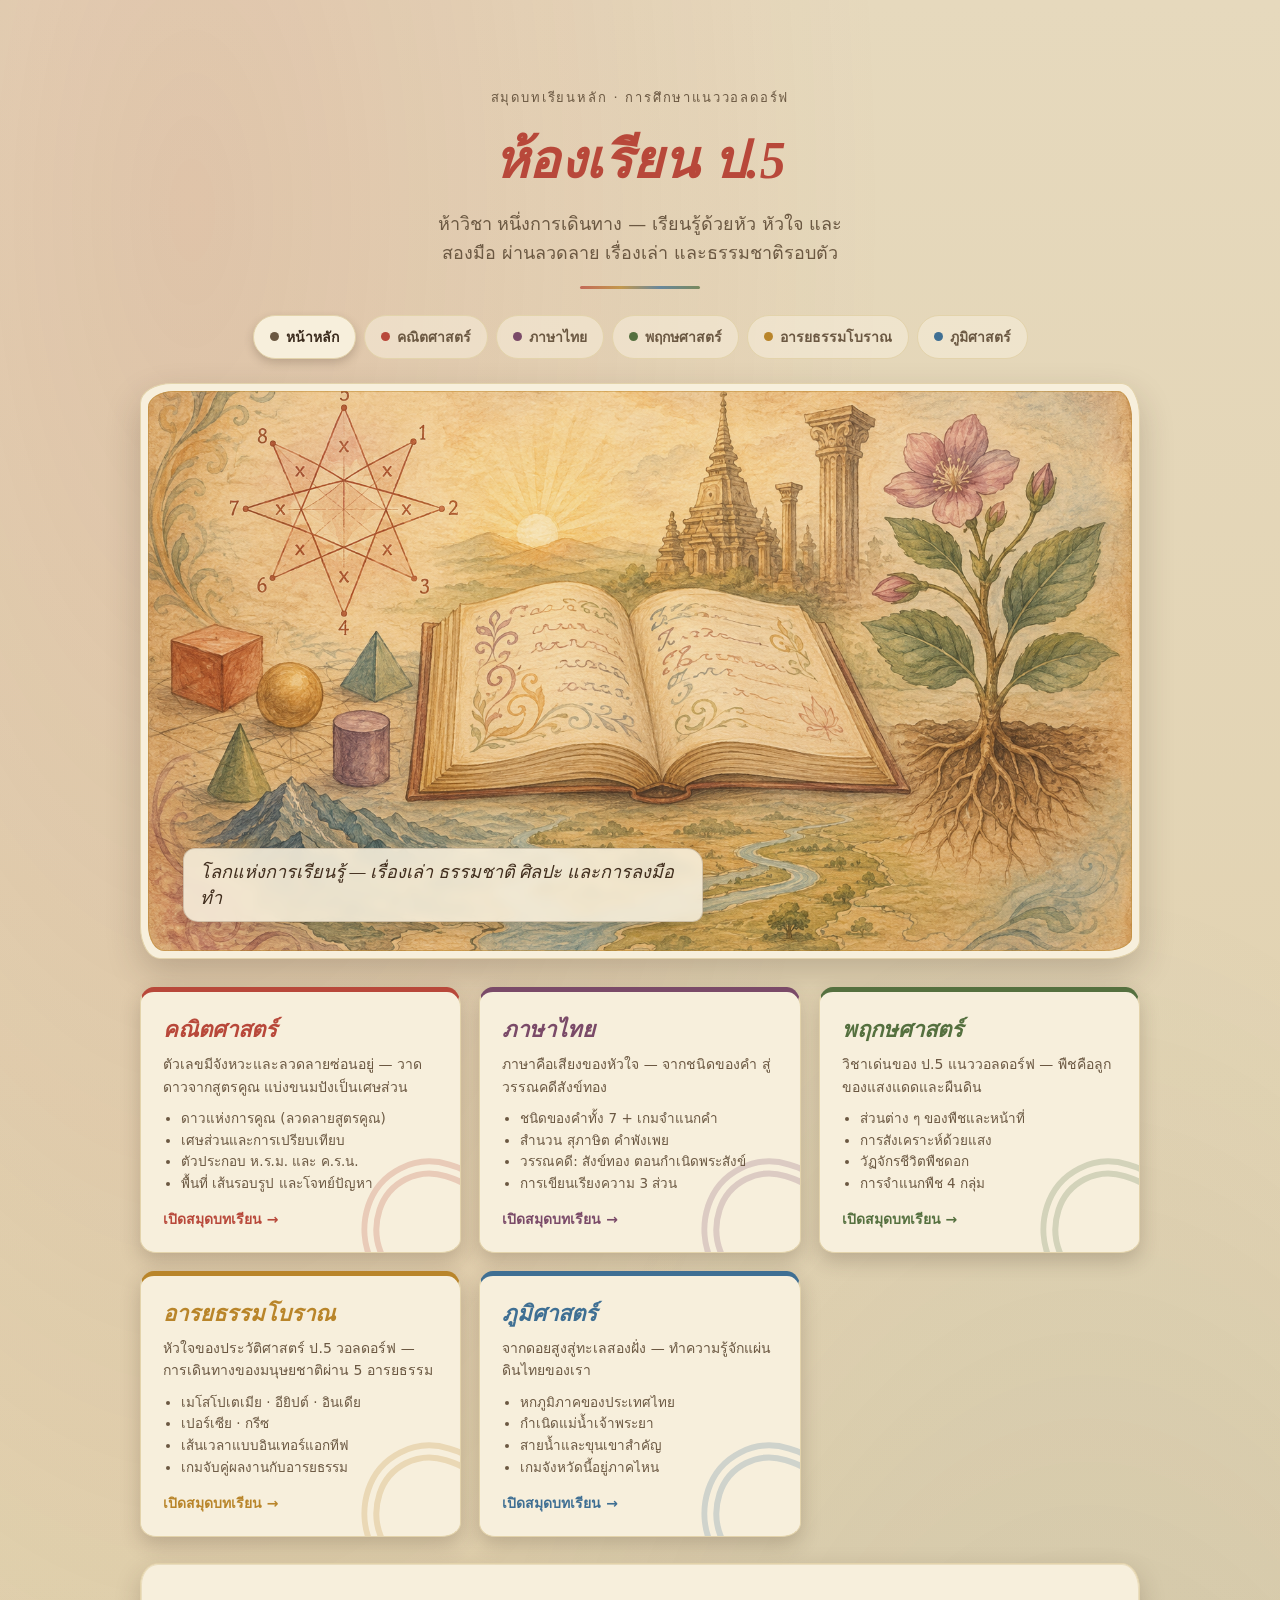
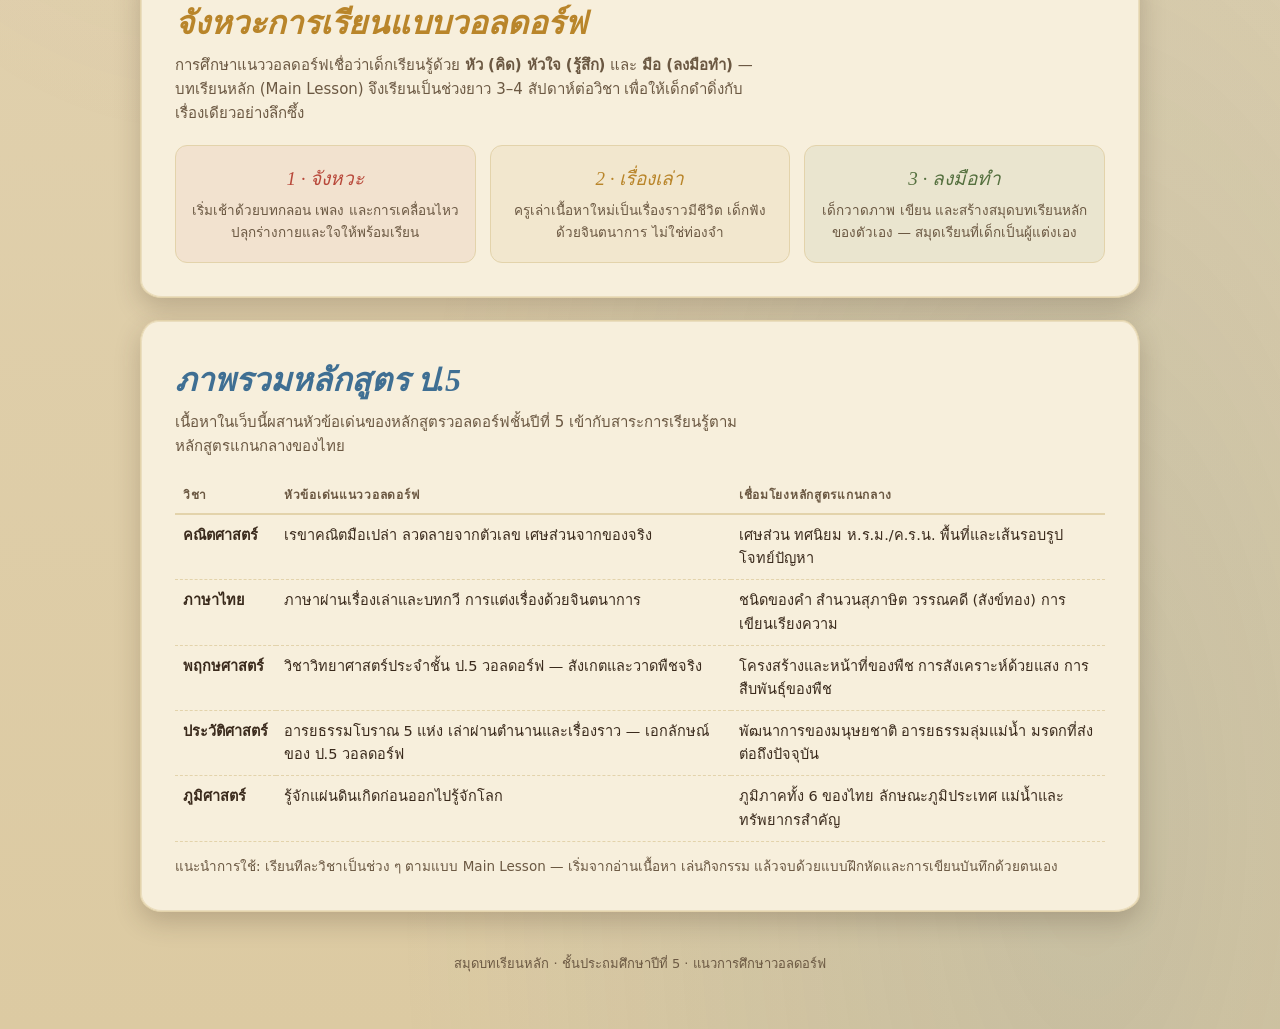
==== commit e9c73a1c: "Add watercolor hero art and image-based interactive plant diagram Hero illustrations for the hub and" ====
--- a/index.html
+++ b/index.html
@@ -45,6 +45,11 @@
       <a href="history.html" style="--s:var(--gold)"><span class="dot"></span>อารยธรรมโบราณ</a>
       <a href="geography.html" style="--s:var(--blue)"><span class="dot"></span>ภูมิศาสตร์</a>
     </nav>
+
+    <figure class="hero-art">
+      <img src="assets/waldorf-learning-hero.png" alt="ภาพสีน้ำสมุดบทเรียน พืช ดาวสูตรคูณ อารยธรรม ภูเขา และสายน้ำ" width="1536" height="1024">
+      <figcaption>โลกแห่งการเรียนรู้ — เรื่องเล่า ธรรมชาติ ศิลปะ และการลงมือทำ</figcaption>
+    </figure>
 
     <div class="subject-grid">
       <a class="subject-card" href="math.html" style="--s:var(--red)">
--- a/assets/style.css
+++ b/assets/style.css
@@ -56,6 +56,97 @@
 }
 .wrap{max-width:1000px;margin:0 auto;}
 
+/* ---------- illustrated hero ---------- */
+.hero-art{
+  position:relative;
+  margin:0 0 28px;
+  padding:7px;
+  overflow:hidden;
+  background:var(--card);
+  border:1px solid var(--card-edge);
+  border-radius:32px 18px 34px 20px / 20px 34px 18px 32px;
+  box-shadow:0 14px 34px var(--shadow);
+  isolation:isolate;
+}
+.hero-art::after{
+  content:"";
+  position:absolute; inset:7px;
+  border:1px solid color-mix(in srgb, var(--gold) 45%, transparent);
+  border-radius:26px 14px 28px 16px / 16px 28px 14px 26px;
+  pointer-events:none;
+}
+.hero-art img{
+  display:block;
+  width:100%;
+  height:clamp(260px,52vw,560px);
+  object-fit:cover;
+  border-radius:26px 14px 28px 16px / 16px 28px 14px 26px;
+  filter:saturate(.9) contrast(.96);
+}
+.hero-art figcaption{
+  position:absolute;
+  left:clamp(18px,4vw,42px); right:clamp(18px,4vw,42px); bottom:clamp(18px,4vw,36px);
+  width:fit-content; max-width:min(520px, calc(100% - 36px));
+  padding:10px 16px;
+  color:#402d1d;
+  background:color-mix(in srgb, #f7efdc 88%, transparent);
+  border:1px solid rgba(93,65,37,.22);
+  border-radius:12px 16px 10px 15px;
+  box-shadow:0 5px 18px rgba(58,42,28,.18);
+  font-family:var(--font-display);
+  font-style:italic;
+  font-size:clamp(14px,2vw,18px);
+  line-height:1.45;
+  backdrop-filter:blur(5px);
+}
+@media (max-width:520px){
+  .hero-art img{height:310px; object-position:center;}
+  .hero-art figcaption{position:relative; left:auto; right:auto; bottom:auto; max-width:none; margin:7px 4px 3px; box-shadow:none; background:transparent;}
+}
+
+/* ---------- subject illustration ---------- */
+.subject-art{
+  display:grid;
+  grid-template-columns:minmax(0, 1.45fr) minmax(230px, .55fr);
+  align-items:stretch;
+  margin:0 0 26px;
+  padding:7px;
+  overflow:hidden;
+  background:var(--card);
+  border:1px solid var(--card-edge);
+  border-top:4px solid var(--art-accent, var(--gold));
+  border-radius:18px 30px 20px 28px / 28px 18px 30px 20px;
+  box-shadow:0 10px 26px var(--shadow);
+}
+.subject-art img{
+  display:block; width:100%; height:300px; object-fit:cover;
+  border-radius:13px 22px 14px 20px / 20px 13px 22px 14px;
+}
+.subject-art figcaption{
+  position:relative;
+  display:flex; flex-direction:column; justify-content:center;
+  gap:8px; padding:clamp(18px,3vw,34px);
+  color:var(--ink-soft);
+  background:
+    radial-gradient(circle at 78% 20%, color-mix(in srgb, var(--art-accent) 14%, transparent) 0 5px, transparent 6px),
+    radial-gradient(circle at 85% 28%, color-mix(in srgb, var(--art-accent) 9%, transparent) 0 12px, transparent 13px);
+}
+.subject-art figcaption::before{
+  content:"✦"; color:var(--art-accent); font-size:24px; line-height:1;
+}
+.subject-art figcaption b{
+  color:var(--art-accent); font-family:var(--font-display); font-style:italic;
+  font-size:clamp(21px,3vw,29px); line-height:1.2;
+}
+.subject-art figcaption span{font-size:14px; line-height:1.65;}
+.subject-art--botany img{object-position:center 54%;}
+@media (max-width:720px){
+  .subject-art{grid-template-columns:1fr;}
+  .subject-art img{height:clamp(250px,66vw,420px);}
+  .subject-art figcaption{padding:18px 16px 20px;}
+  .subject-art figcaption::before{position:absolute; right:18px; top:18px;}
+}
+
 /* ---------- cover ---------- */
 .cover{
   text-align:center;
@@ -298,6 +389,7 @@
   gap:18px; margin-bottom:26px;
 }
 a.subject-card{
+  position:relative; overflow:hidden;
   display:block; text-decoration:none; color:var(--ink);
   background:var(--card);
   border:1px solid var(--card-edge);
@@ -307,6 +399,16 @@
   padding:20px 22px;
   transition:transform .15s ease, box-shadow .15s ease;
 }
+a.subject-card::after{
+  content:"";
+  position:absolute;
+  width:110px; height:110px; right:-46px; bottom:-54px;
+  border:18px double color-mix(in srgb, var(--s, var(--gold)) 22%, transparent);
+  border-radius:48% 52% 44% 56%;
+  transform:rotate(18deg);
+  pointer-events:none;
+}
+a.subject-card > *{position:relative; z-index:1;}
 a.subject-card:hover{transform:translateY(-4px); box-shadow:0 14px 28px var(--shadow);}
 a.subject-card:focus-visible{outline:2px solid var(--blue); outline-offset:2px;}
 a.subject-card h3{
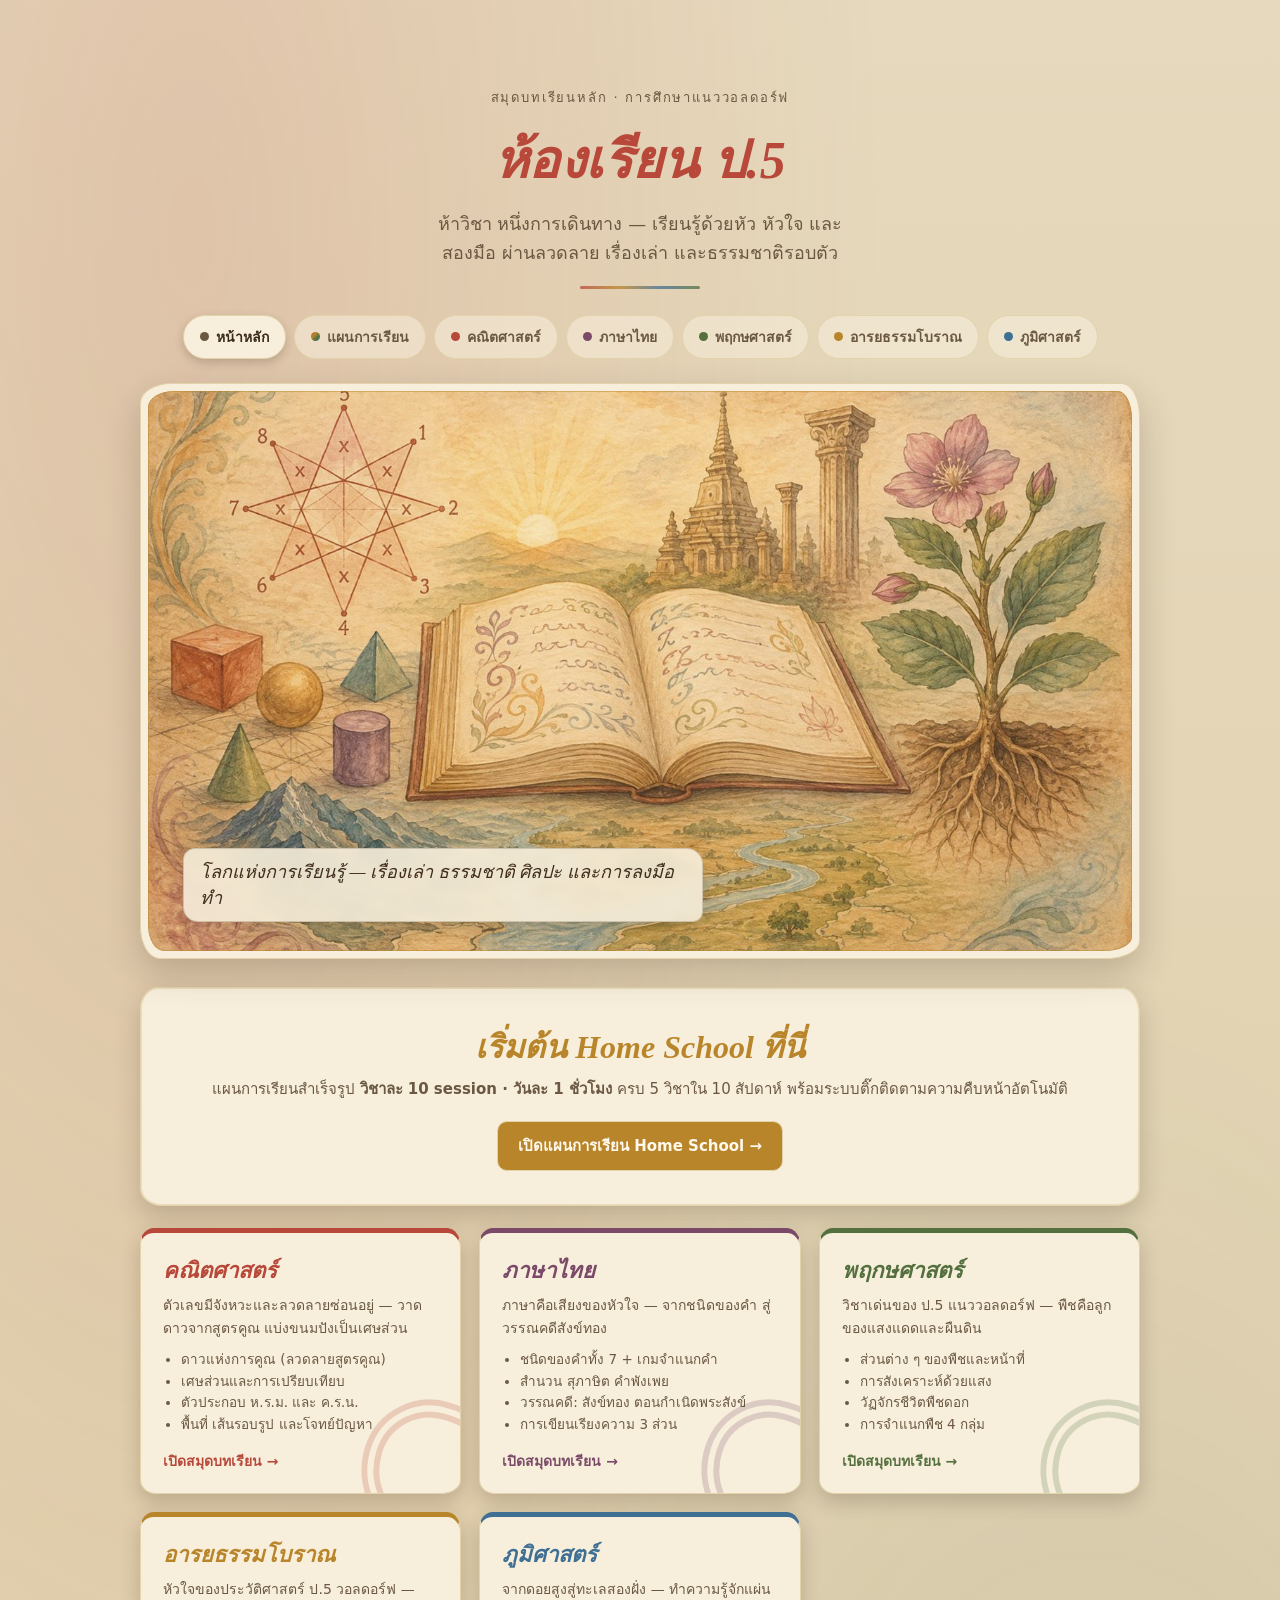
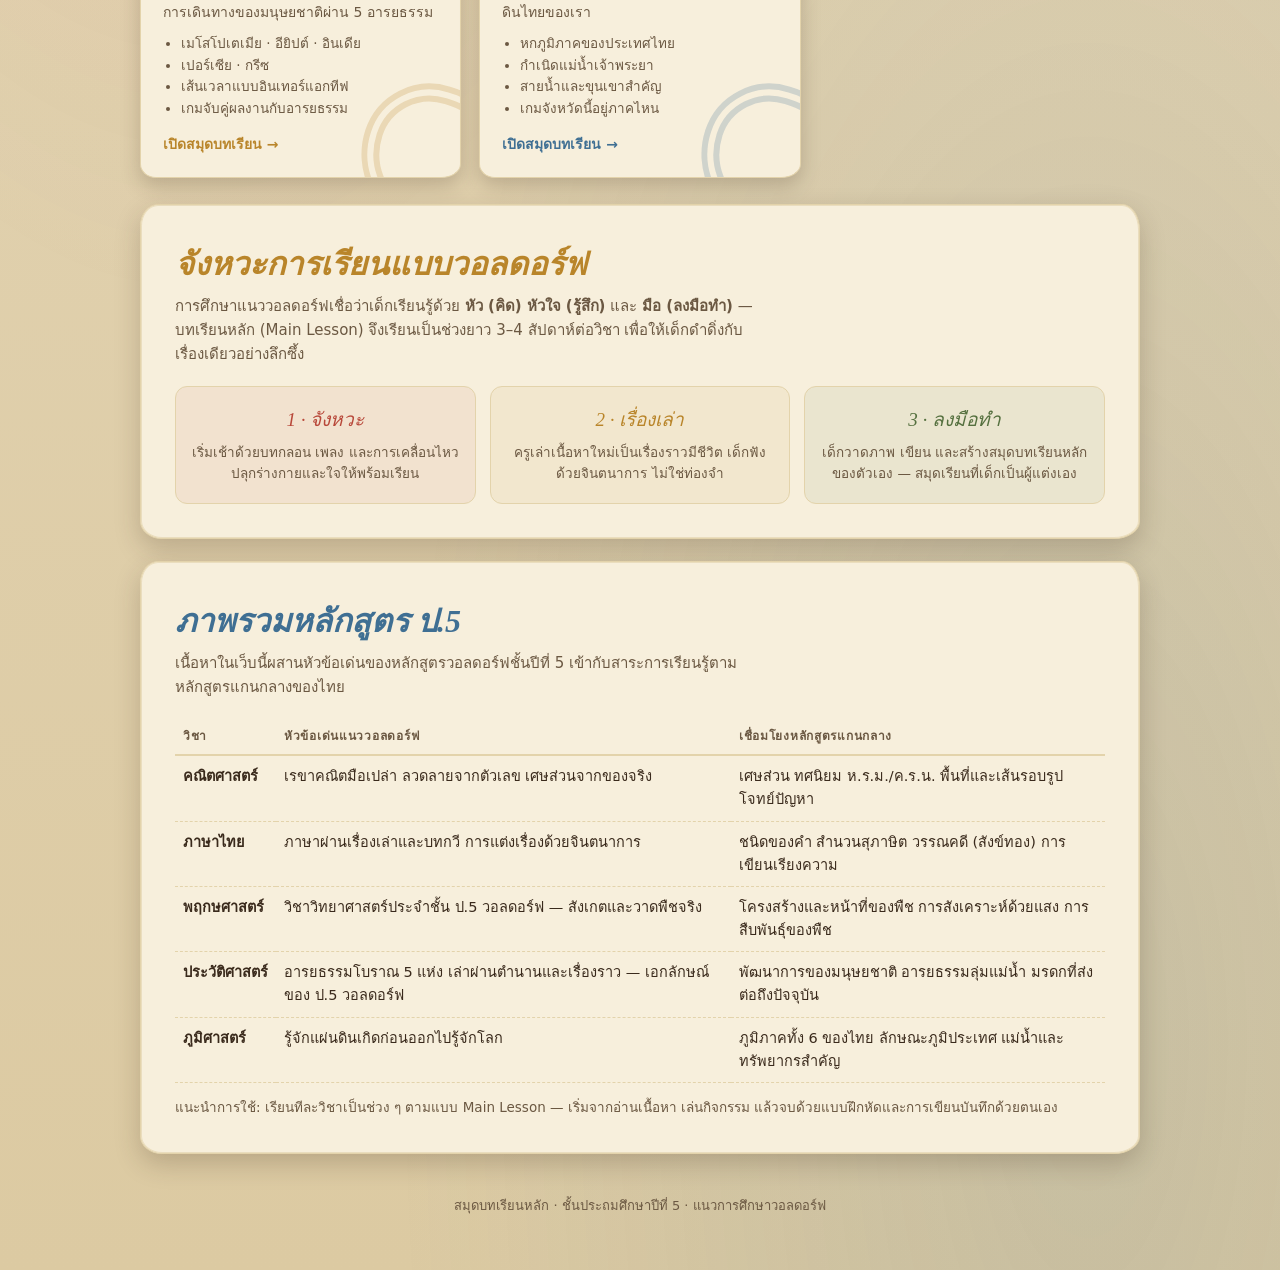
==== commit ce47c6bb: "Add homeschool study plan and optimize hero images plan.html: 10 sessions per subject (50 hours tota" ====
--- a/index.html
+++ b/index.html
@@ -39,6 +39,7 @@
 
     <nav class="site-nav" aria-label="วิชา">
       <a href="index.html" style="--s:var(--ink-soft)" aria-current="page"><span class="dot"></span>หน้าหลัก</a>
+      <a href="plan.html" style="--s:linear-gradient(135deg,var(--red),var(--gold),var(--leaf),var(--blue))"><span class="dot"></span>แผนการเรียน</a>
       <a href="math.html" style="--s:var(--red)"><span class="dot"></span>คณิตศาสตร์</a>
       <a href="thai.html" style="--s:var(--plum)"><span class="dot"></span>ภาษาไทย</a>
       <a href="botany.html" style="--s:var(--leaf)"><span class="dot"></span>พฤกษศาสตร์</a>
@@ -47,9 +48,15 @@
     </nav>
 
     <figure class="hero-art">
-      <img src="assets/waldorf-learning-hero.png" alt="ภาพสีน้ำสมุดบทเรียน พืช ดาวสูตรคูณ อารยธรรม ภูเขา และสายน้ำ" width="1536" height="1024">
+      <img src="assets/waldorf-learning-hero.jpg" alt="ภาพสีน้ำสมุดบทเรียน พืช ดาวสูตรคูณ อารยธรรม ภูเขา และสายน้ำ" width="1400" height="933">
       <figcaption>โลกแห่งการเรียนรู้ — เรื่องเล่า ธรรมชาติ ศิลปะ และการลงมือทำ</figcaption>
     </figure>
+
+    <div class="card" style="--card-accent:var(--gold); text-align:center;">
+      <h2>เริ่มต้น Home School ที่นี่</h2>
+      <p class="lead" style="max-width:none;">แผนการเรียนสำเร็จรูป <b>วิชาละ 10 session · วันละ 1 ชั่วโมง</b> ครบ 5 วิชาใน 10 สัปดาห์ พร้อมระบบติ๊กติดตามความคืบหน้าอัตโนมัติ</p>
+      <a class="btn" href="plan.html" style="--card-accent:var(--gold); text-decoration:none;">เปิดแผนการเรียน Home School →</a>
+    </div>
 
     <div class="subject-grid">
       <a class="subject-card" href="math.html" style="--s:var(--red)">
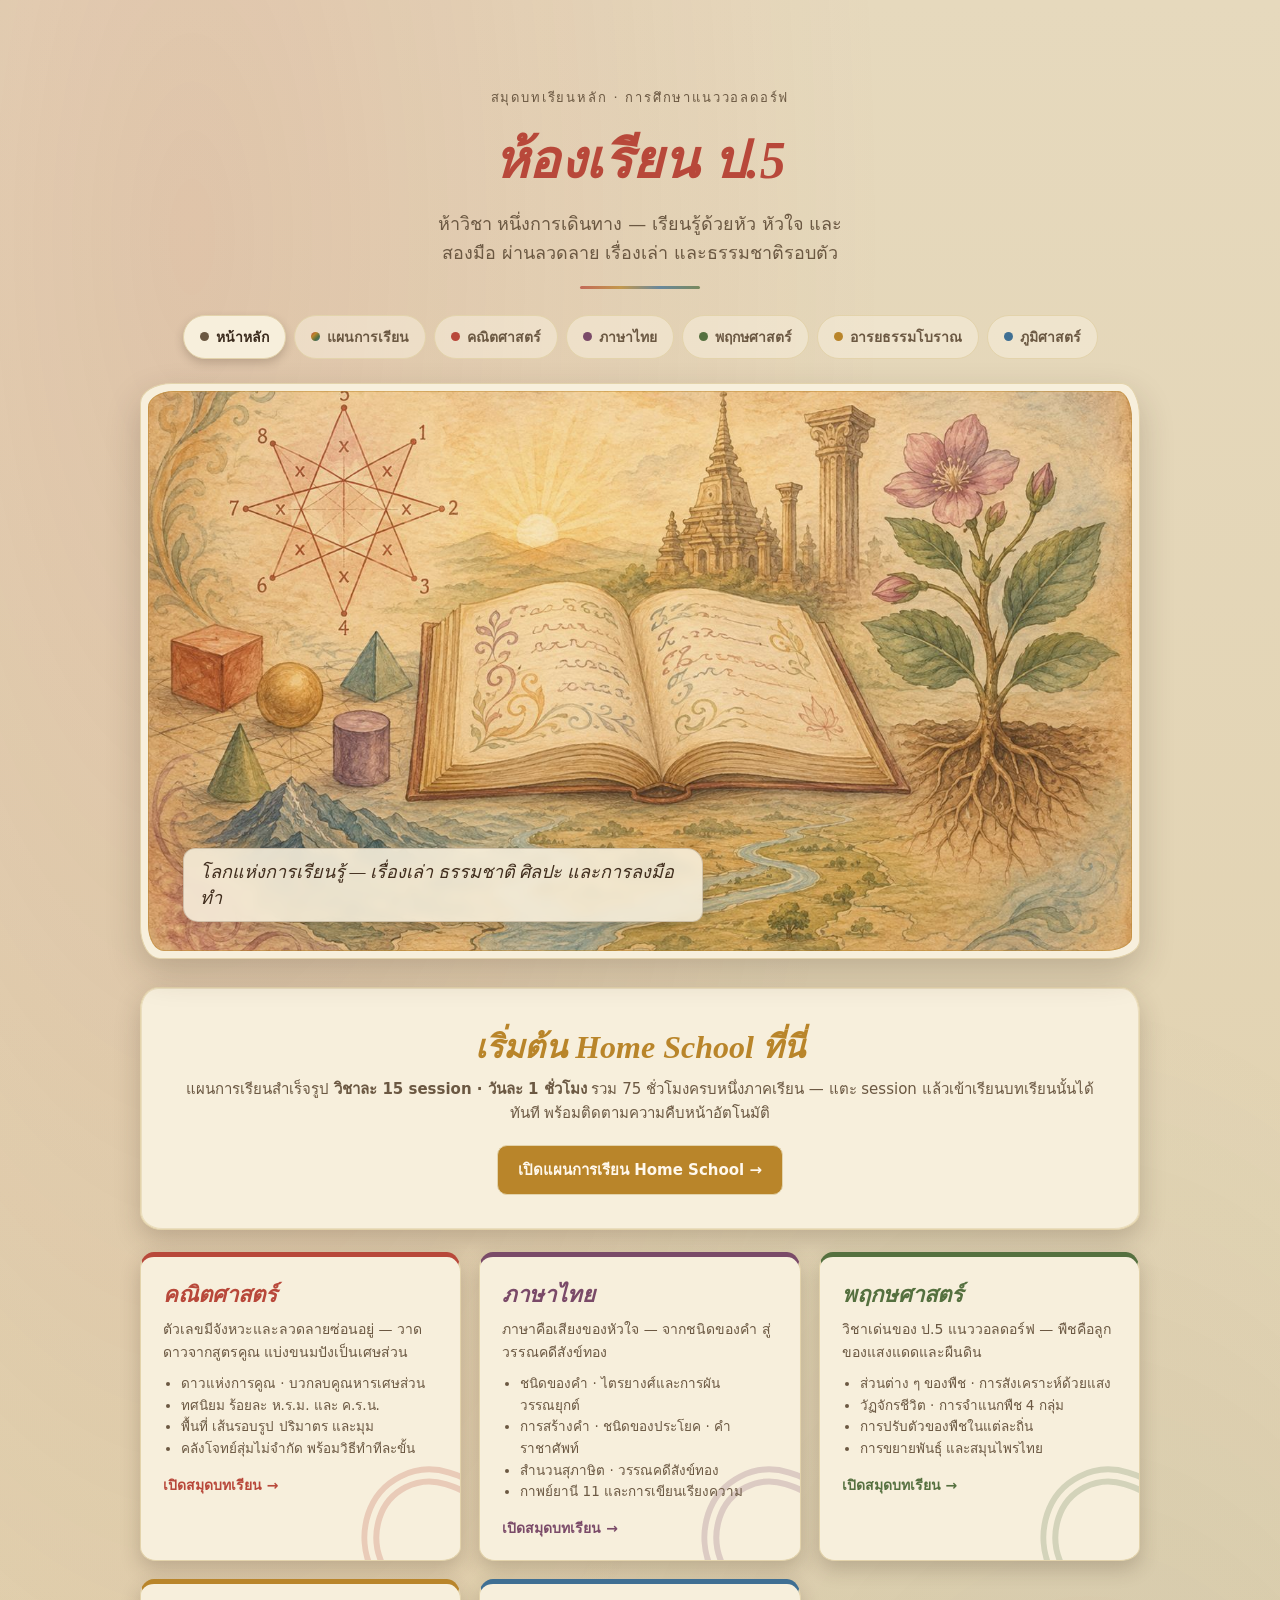
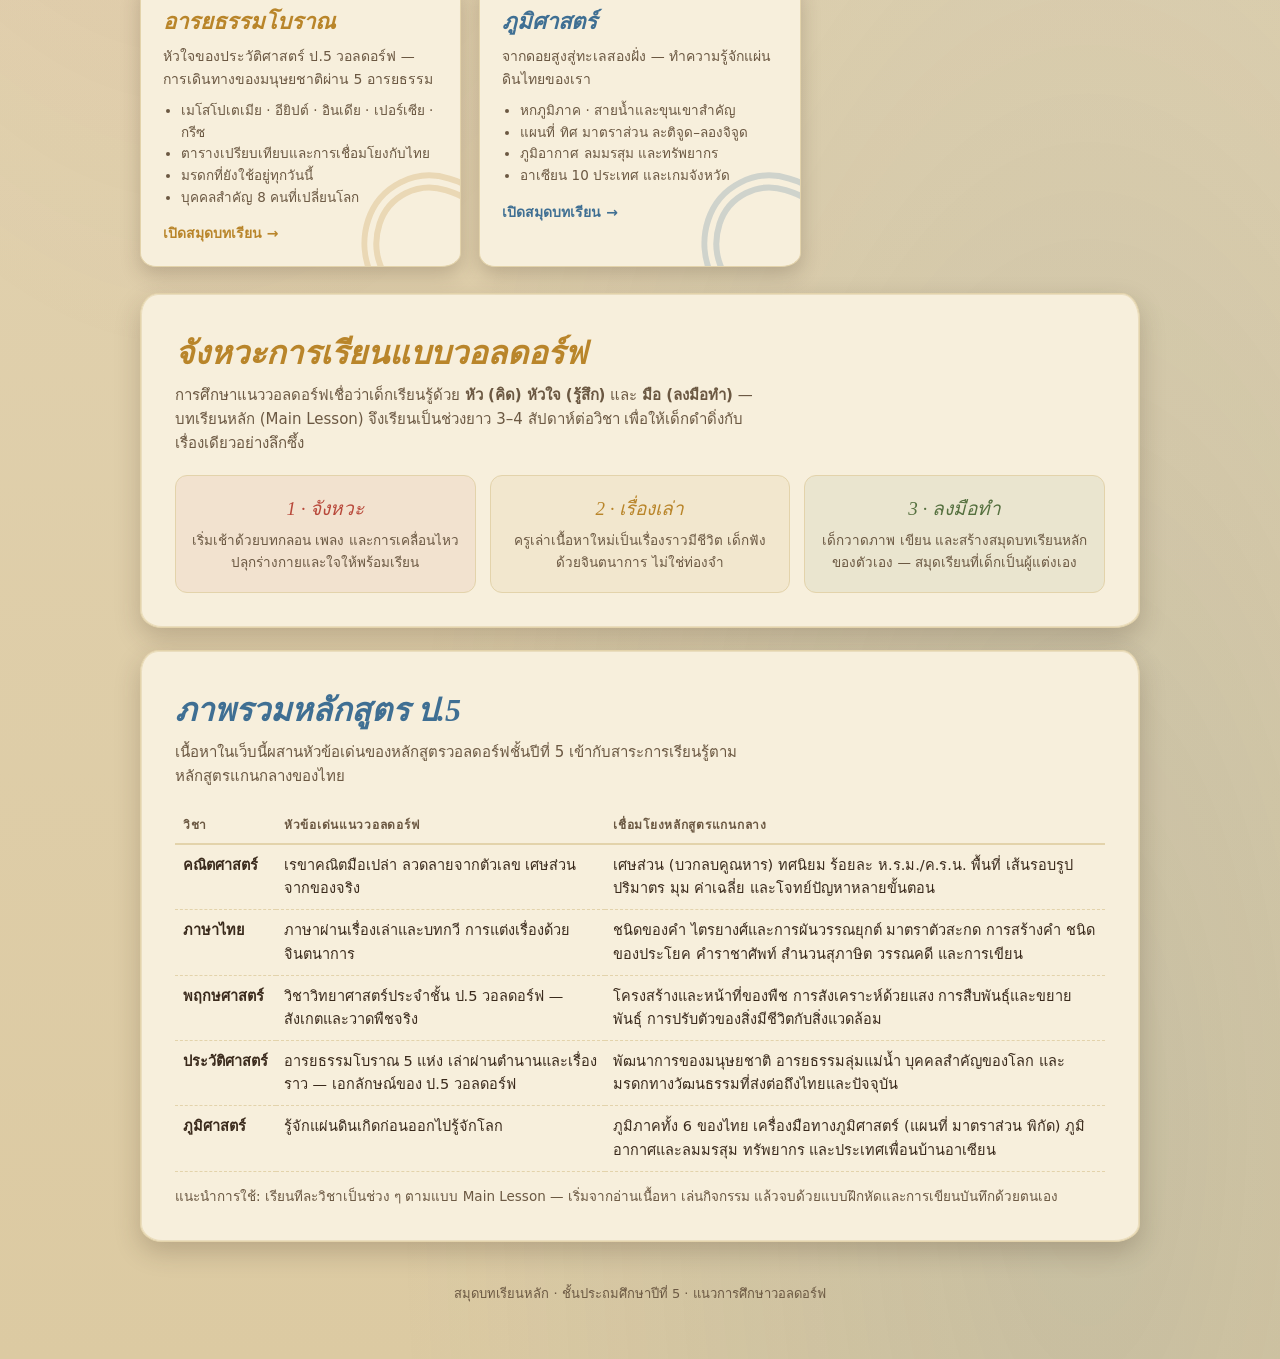
==== commit 4f22ad4a: "Deepen every subject and expand the plan to a full 15-week semester Adds 16 new lesson tabs across t" ====
--- a/index.html
+++ b/index.html
@@ -54,7 +54,7 @@
 
     <div class="card" style="--card-accent:var(--gold); text-align:center;">
       <h2>เริ่มต้น Home School ที่นี่</h2>
-      <p class="lead" style="max-width:none;">แผนการเรียนสำเร็จรูป <b>วิชาละ 10 session · วันละ 1 ชั่วโมง</b> ครบ 5 วิชาใน 10 สัปดาห์ พร้อมระบบติ๊กติดตามความคืบหน้าอัตโนมัติ</p>
+      <p class="lead" style="max-width:none;">แผนการเรียนสำเร็จรูป <b>วิชาละ 15 session · วันละ 1 ชั่วโมง</b> รวม 75 ชั่วโมงครบหนึ่งภาคเรียน — แตะ session แล้วเข้าเรียนบทเรียนนั้นได้ทันที พร้อมติดตามความคืบหน้าอัตโนมัติ</p>
       <a class="btn" href="plan.html" style="--card-accent:var(--gold); text-decoration:none;">เปิดแผนการเรียน Home School →</a>
     </div>
 
@@ -63,10 +63,10 @@
         <h3>คณิตศาสตร์</h3>
         <p>ตัวเลขมีจังหวะและลวดลายซ่อนอยู่ — วาดดาวจากสูตรคูณ แบ่งขนมปังเป็นเศษส่วน</p>
         <ul>
-          <li>ดาวแห่งการคูณ (ลวดลายสูตรคูณ)</li>
-          <li>เศษส่วนและการเปรียบเทียบ</li>
-          <li>ตัวประกอบ ห.ร.ม. และ ค.ร.น.</li>
-          <li>พื้นที่ เส้นรอบรูป และโจทย์ปัญหา</li>
+          <li>ดาวแห่งการคูณ · บวกลบคูณหารเศษส่วน</li>
+          <li>ทศนิยม ร้อยละ ห.ร.ม. และ ค.ร.น.</li>
+          <li>พื้นที่ เส้นรอบรูป ปริมาตร และมุม</li>
+          <li>คลังโจทย์สุ่มไม่จำกัด พร้อมวิธีทำทีละขั้น</li>
         </ul>
         <span class="go">เปิดสมุดบทเรียน →</span>
       </a>
@@ -75,10 +75,10 @@
         <h3>ภาษาไทย</h3>
         <p>ภาษาคือเสียงของหัวใจ — จากชนิดของคำ สู่วรรณคดีสังข์ทอง</p>
         <ul>
-          <li>ชนิดของคำทั้ง 7 + เกมจำแนกคำ</li>
-          <li>สำนวน สุภาษิต คำพังเพย</li>
-          <li>วรรณคดี: สังข์ทอง ตอนกำเนิดพระสังข์</li>
-          <li>การเขียนเรียงความ 3 ส่วน</li>
+          <li>ชนิดของคำ · ไตรยางศ์และการผันวรรณยุกต์</li>
+          <li>การสร้างคำ · ชนิดของประโยค · คำราชาศัพท์</li>
+          <li>สำนวนสุภาษิต · วรรณคดีสังข์ทอง</li>
+          <li>กาพย์ยานี 11 และการเขียนเรียงความ</li>
         </ul>
         <span class="go">เปิดสมุดบทเรียน →</span>
       </a>
@@ -87,10 +87,10 @@
         <h3>พฤกษศาสตร์</h3>
         <p>วิชาเด่นของ ป.5 แนววอลดอร์ฟ — พืชคือลูกของแสงแดดและผืนดิน</p>
         <ul>
-          <li>ส่วนต่าง ๆ ของพืชและหน้าที่</li>
-          <li>การสังเคราะห์ด้วยแสง</li>
-          <li>วัฏจักรชีวิตพืชดอก</li>
-          <li>การจำแนกพืช 4 กลุ่ม</li>
+          <li>ส่วนต่าง ๆ ของพืช · การสังเคราะห์ด้วยแสง</li>
+          <li>วัฏจักรชีวิต · การจำแนกพืช 4 กลุ่ม</li>
+          <li>การปรับตัวของพืชในแต่ละถิ่น</li>
+          <li>การขยายพันธุ์ และสมุนไพรไทย</li>
         </ul>
         <span class="go">เปิดสมุดบทเรียน →</span>
       </a>
@@ -99,10 +99,10 @@
         <h3>อารยธรรมโบราณ</h3>
         <p>หัวใจของประวัติศาสตร์ ป.5 วอลดอร์ฟ — การเดินทางของมนุษยชาติผ่าน 5 อารยธรรม</p>
         <ul>
-          <li>เมโสโปเตเมีย · อียิปต์ · อินเดีย</li>
-          <li>เปอร์เซีย · กรีซ</li>
-          <li>เส้นเวลาแบบอินเทอร์แอกทีฟ</li>
-          <li>เกมจับคู่ผลงานกับอารยธรรม</li>
+          <li>เมโสโปเตเมีย · อียิปต์ · อินเดีย · เปอร์เซีย · กรีซ</li>
+          <li>ตารางเปรียบเทียบและการเชื่อมโยงกับไทย</li>
+          <li>มรดกที่ยังใช้อยู่ทุกวันนี้</li>
+          <li>บุคคลสำคัญ 8 คนที่เปลี่ยนโลก</li>
         </ul>
         <span class="go">เปิดสมุดบทเรียน →</span>
       </a>
@@ -111,10 +111,10 @@
         <h3>ภูมิศาสตร์</h3>
         <p>จากดอยสูงสู่ทะเลสองฝั่ง — ทำความรู้จักแผ่นดินไทยของเรา</p>
         <ul>
-          <li>หกภูมิภาคของประเทศไทย</li>
-          <li>กำเนิดแม่น้ำเจ้าพระยา</li>
-          <li>สายน้ำและขุนเขาสำคัญ</li>
-          <li>เกมจังหวัดนี้อยู่ภาคไหน</li>
+          <li>หกภูมิภาค · สายน้ำและขุนเขาสำคัญ</li>
+          <li>แผนที่ ทิศ มาตราส่วน ละติจูด–ลองจิจูด</li>
+          <li>ภูมิอากาศ ลมมรสุม และทรัพยากร</li>
+          <li>อาเซียน 10 ประเทศ และเกมจังหวัด</li>
         </ul>
         <span class="go">เปิดสมุดบทเรียน →</span>
       </a>
@@ -151,27 +151,27 @@
             <tr>
               <td><b>คณิตศาสตร์</b></td>
               <td>เรขาคณิตมือเปล่า ลวดลายจากตัวเลข เศษส่วนจากของจริง</td>
-              <td>เศษส่วน ทศนิยม ห.ร.ม./ค.ร.น. พื้นที่และเส้นรอบรูป โจทย์ปัญหา</td>
+              <td>เศษส่วน (บวกลบคูณหาร) ทศนิยม ร้อยละ ห.ร.ม./ค.ร.น. พื้นที่ เส้นรอบรูป ปริมาตร มุม ค่าเฉลี่ย และโจทย์ปัญหาหลายขั้นตอน</td>
             </tr>
             <tr>
               <td><b>ภาษาไทย</b></td>
               <td>ภาษาผ่านเรื่องเล่าและบทกวี การแต่งเรื่องด้วยจินตนาการ</td>
-              <td>ชนิดของคำ สำนวนสุภาษิต วรรณคดี (สังข์ทอง) การเขียนเรียงความ</td>
+              <td>ชนิดของคำ ไตรยางศ์และการผันวรรณยุกต์ มาตราตัวสะกด การสร้างคำ ชนิดของประโยค คำราชาศัพท์ สำนวนสุภาษิต วรรณคดี และการเขียน</td>
             </tr>
             <tr>
               <td><b>พฤกษศาสตร์</b></td>
               <td>วิชาวิทยาศาสตร์ประจำชั้น ป.5 วอลดอร์ฟ — สังเกตและวาดพืชจริง</td>
-              <td>โครงสร้างและหน้าที่ของพืช การสังเคราะห์ด้วยแสง การสืบพันธุ์ของพืช</td>
+              <td>โครงสร้างและหน้าที่ของพืช การสังเคราะห์ด้วยแสง การสืบพันธุ์และขยายพันธุ์ การปรับตัวของสิ่งมีชีวิตกับสิ่งแวดล้อม</td>
             </tr>
             <tr>
               <td><b>ประวัติศาสตร์</b></td>
               <td>อารยธรรมโบราณ 5 แห่ง เล่าผ่านตำนานและเรื่องราว — เอกลักษณ์ของ ป.5 วอลดอร์ฟ</td>
-              <td>พัฒนาการของมนุษยชาติ อารยธรรมลุ่มแม่น้ำ มรดกที่ส่งต่อถึงปัจจุบัน</td>
+              <td>พัฒนาการของมนุษยชาติ อารยธรรมลุ่มแม่น้ำ บุคคลสำคัญของโลก และมรดกทางวัฒนธรรมที่ส่งต่อถึงไทยและปัจจุบัน</td>
             </tr>
             <tr>
               <td><b>ภูมิศาสตร์</b></td>
               <td>รู้จักแผ่นดินเกิดก่อนออกไปรู้จักโลก</td>
-              <td>ภูมิภาคทั้ง 6 ของไทย ลักษณะภูมิประเทศ แม่น้ำและทรัพยากรสำคัญ</td>
+              <td>ภูมิภาคทั้ง 6 ของไทย เครื่องมือทางภูมิศาสตร์ (แผนที่ มาตราส่วน พิกัด) ภูมิอากาศและลมมรสุม ทรัพยากร และประเทศเพื่อนบ้านอาเซียน</td>
             </tr>
           </tbody>
         </table>
--- a/assets/style.css
+++ b/assets/style.css
@@ -437,3 +437,48 @@
 footer{
   text-align:center; color:var(--ink-soft); font-size:13px; padding:20px 0 6px;
 }
+
+/* ---------- guided session mode (from plan.html) ---------- */
+.session-banner{
+  border-left:6px solid var(--card-accent, var(--gold));
+  margin-bottom:24px;
+  display:grid; grid-template-columns:minmax(190px, 30%) 1fr;
+  gap:clamp(16px,3vw,30px); align-items:stretch;
+  padding:clamp(12px,2vw,18px);
+}
+.session-banner-art,
+.session-art{
+  background-image:var(--session-sheet);
+  background-size:500% 200%; background-repeat:no-repeat;
+  background-color:color-mix(in srgb, var(--card) 78%, var(--bg));
+}
+.session-banner-art{
+  min-height:220px; border-radius:14px 20px 16px 22px / 20px 14px 22px 16px;
+  box-shadow:inset 0 0 0 1px color-mix(in srgb, var(--card-edge) 75%, transparent);
+}
+.session-banner-copy{padding:clamp(8px,2vw,16px) clamp(6px,1vw,12px); align-self:center;}
+.session-banner .sb-eyebrow{
+  font-size:12.5px; letter-spacing:.07em; text-transform:uppercase;
+  font-weight:700; color:var(--ink-soft); margin-bottom:6px;
+}
+.session-banner .sb-eyebrow .sb-done-mark{color:var(--ok); text-transform:none; letter-spacing:0;}
+.session-banner .sb-title{
+  font-family:var(--font-display); font-style:italic;
+  font-size:clamp(20px,3vw,26px);
+  color:var(--card-accent, var(--gold));
+  margin:0 0 6px; text-wrap:balance;
+}
+.session-banner .sb-desc{
+  font-size:14.5px; color:var(--ink-soft); max-width:70ch; margin:0 0 14px;
+}
+.session-banner .sb-actions{
+  display:flex; flex-wrap:wrap; align-items:center; gap:12px;
+}
+.session-banner .sb-back{
+  font-size:14px; font-weight:700; color:var(--ink-soft);
+  text-decoration:underline; text-underline-offset:3px;
+}
+@media (max-width:650px){
+  .session-banner{grid-template-columns:1fr;}
+  .session-banner-art{min-height:260px;}
+}
